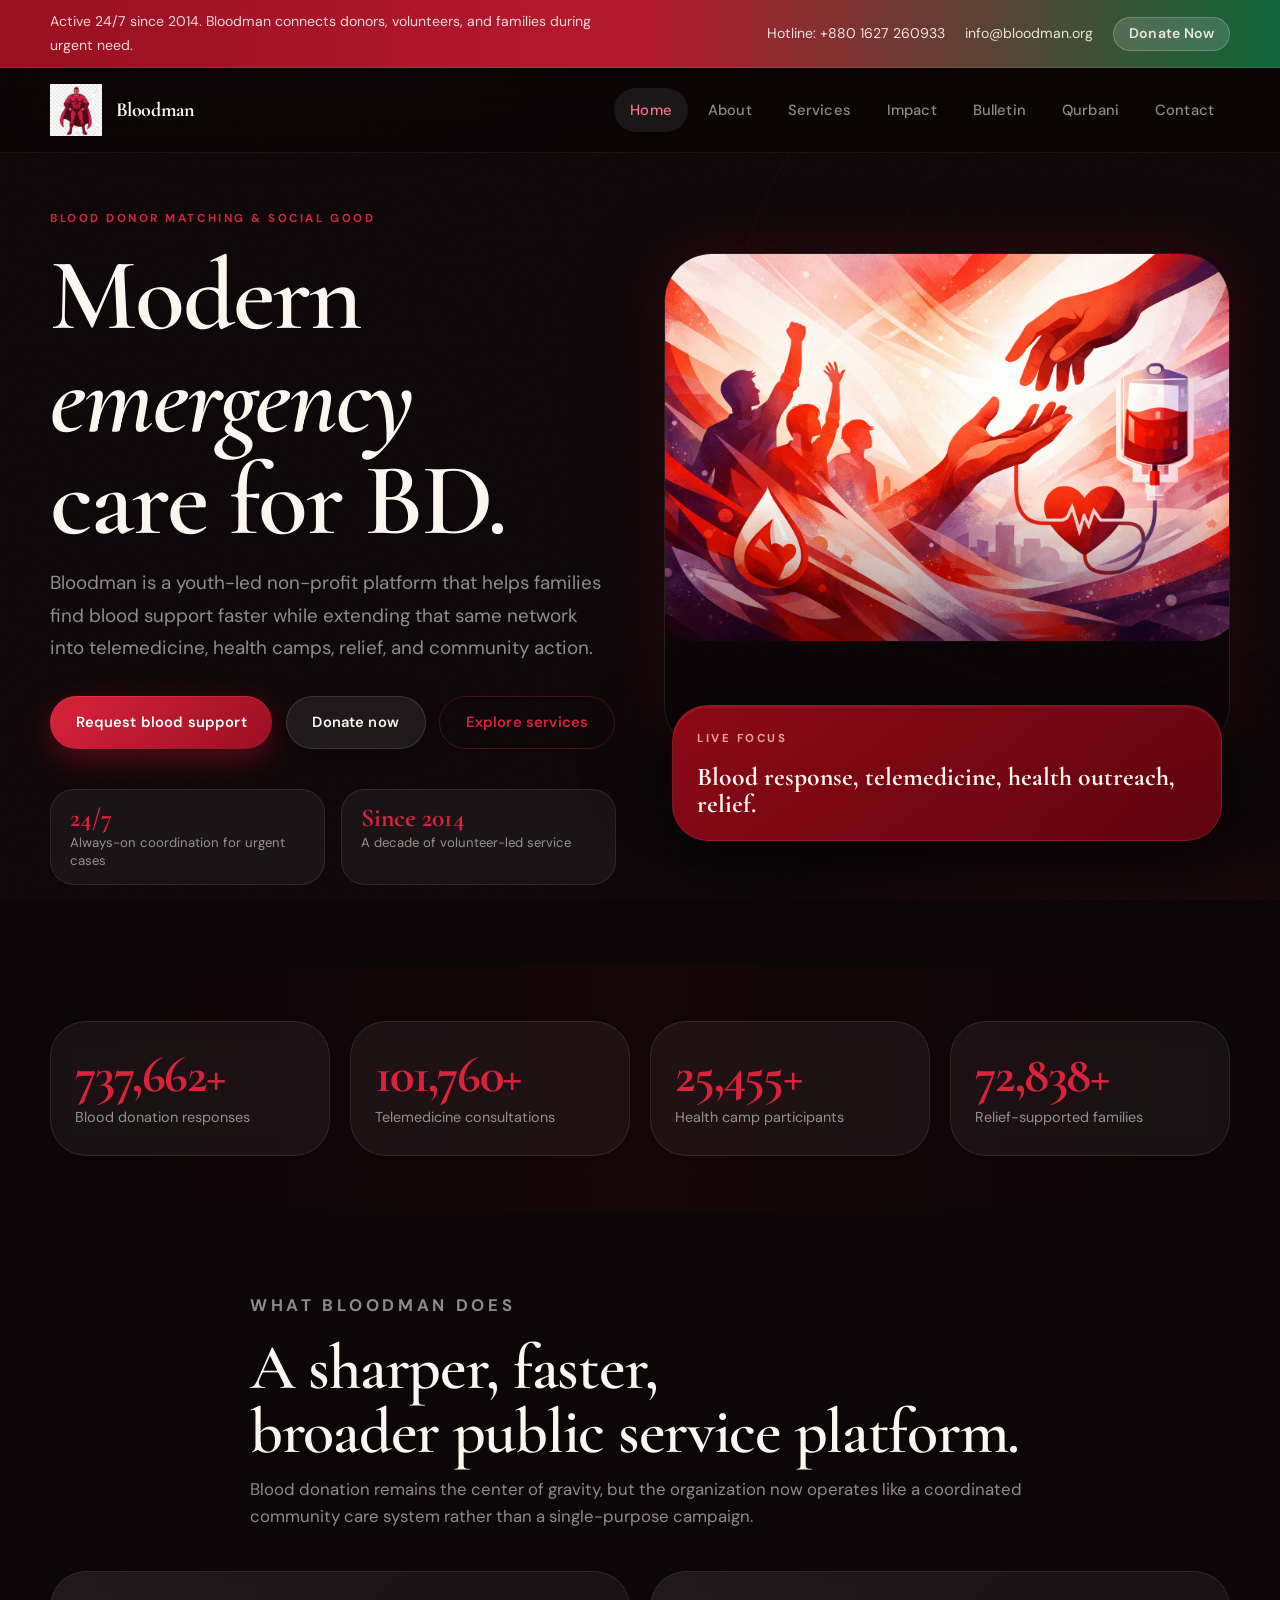
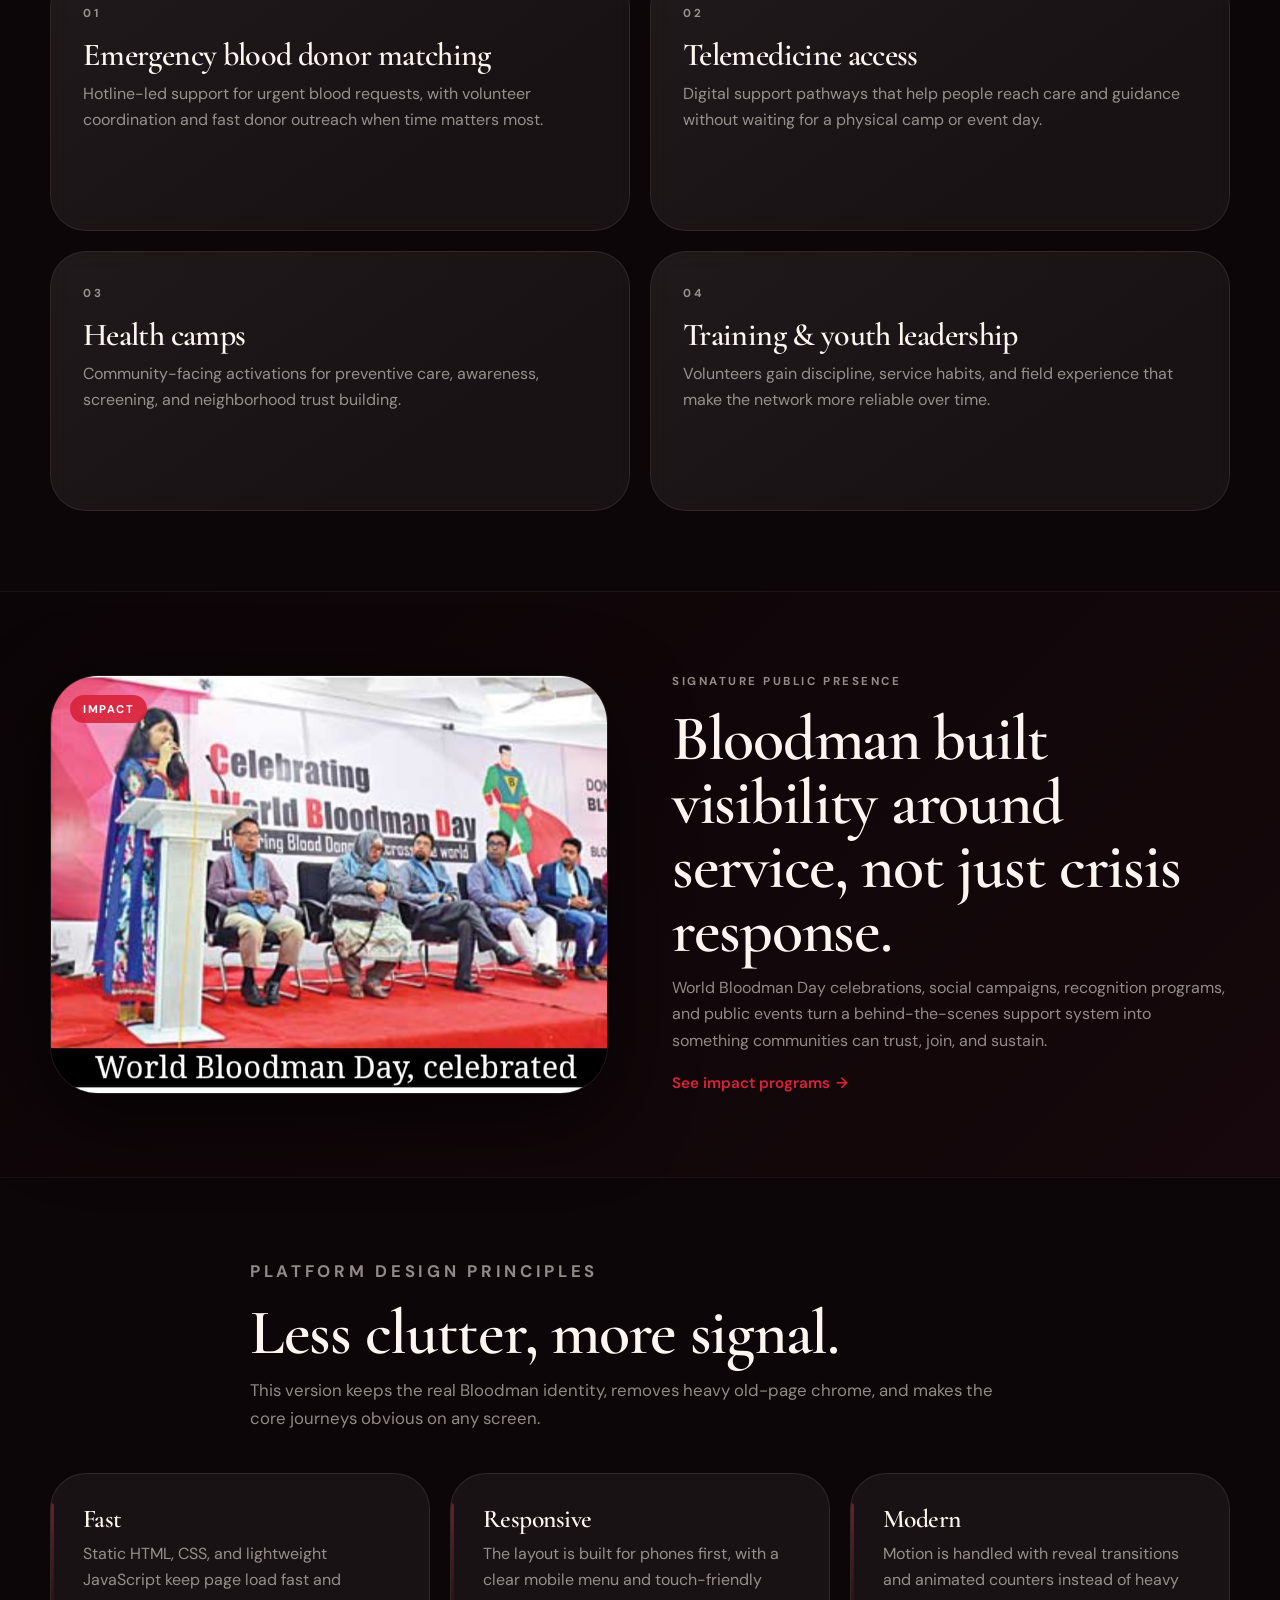
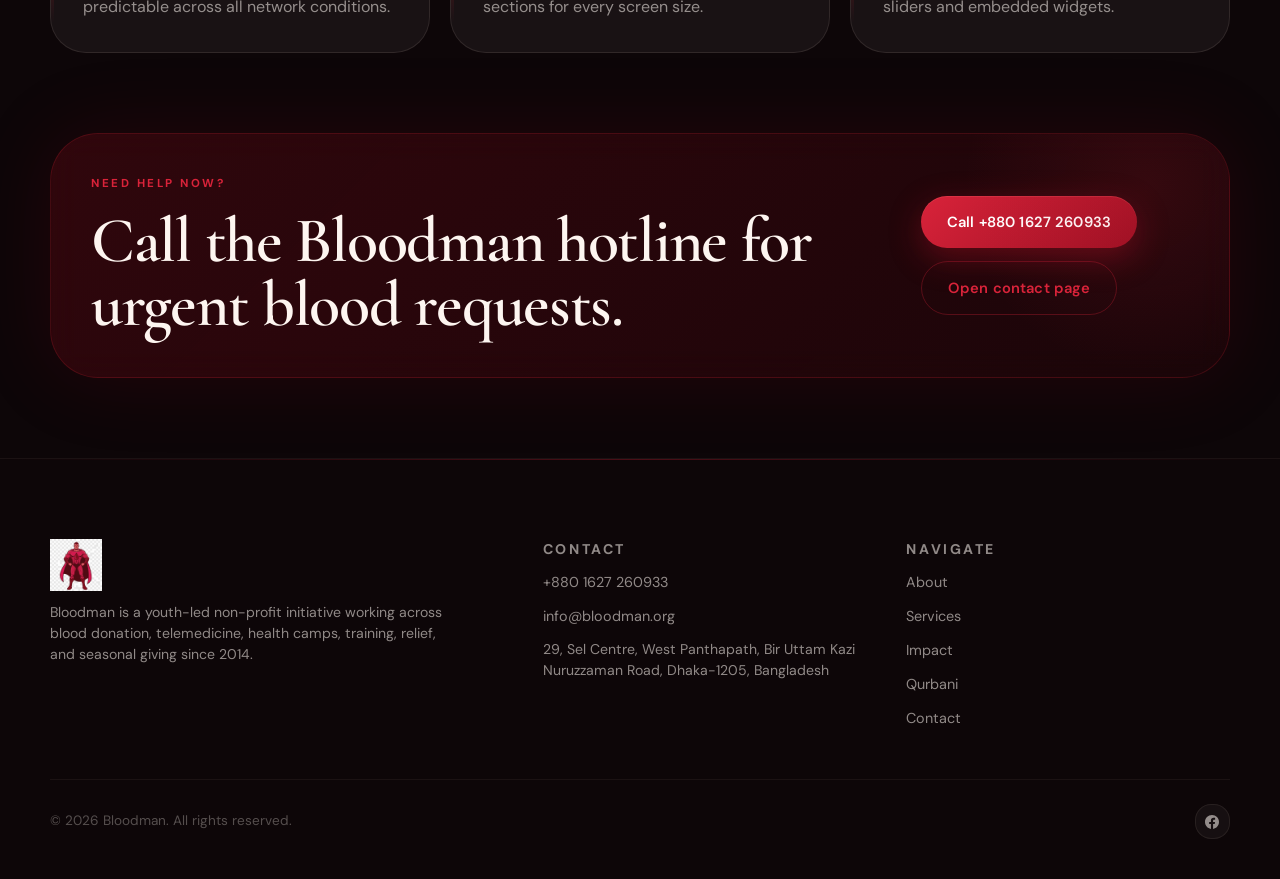
==== index.html @ 2bd9f738 "Initial commit" ====
<!DOCTYPE html>
<html lang="en">
<head>
    <meta charset="UTF-8">
    <meta name="viewport" content="width=device-width, initial-scale=1.0">
    <title>Bloodman | Modern Blood Donation & Community Care Platform</title>
    <meta name="description" content="Bloodman is a 24/7 youth-led blood donor matching and community care platform in Bangladesh, covering blood response, telemedicine, health camps, relief, and Qurbani programs.">
    <link rel="icon" type="image/png" href="assets/bloodman-logo.png">
    <link rel="apple-touch-icon" href="assets/bloodman-logo.png">
    <link rel="preconnect" href="https://fonts.googleapis.com">
    <link rel="preconnect" href="https://fonts.gstatic.com" crossorigin>
    <link rel="stylesheet" href="css/style.css">
    <script defer src="js/script.js"></script>
</head>
<body>
    <div class="site-shell">

        <!-- Top bar -->
        <div class="top-bar">
            <div class="container top-bar-inner">
                <p>Active 24/7 since 2014. Bloodman connects donors, volunteers, and families during urgent need.</p>
                <div class="top-bar-links">
                    <a href="tel:+8801627260933">Hotline: +880 1627 260933</a>
                    <a href="mailto:info@bloodman.org">info@bloodman.org</a>
                    <a href="https://docs.google.com/forms/d/e/1FAIpQLSe0LbAngYgEhbChUBOO2RM7obSquW6U60OpE1OqbmwCYLhreg/viewform?pli=1" target="_blank" rel="noreferrer" class="top-donate">Donate Now</a>
                </div>
            </div>
        </div>

        <!-- Navbar -->
        <header class="navbar">
            <div class="container nav-container">
                <a href="index.html" class="brand" aria-label="Bloodman home">
                    <img src="assets/bloodman-logo.png" alt="Bloodman logo" class="brand-logo">
                    <span class="brand-copy"><strong>Bloodman</strong></span>
                    </a>
                <button class="menu-toggle" type="button" aria-expanded="false" aria-controls="primary-nav" aria-label="Toggle navigation">
                    <span></span>
                    <span></span>
                </button>
                <nav id="primary-nav" class="site-nav">
                    <ul class="nav-list">
                        <li><a href="index.html" class="active">Home</a></li>
                        <li><a href="about.html">About</a></li>
                        <li><a href="services.html">Services</a></li>
                        <li class="has-submenu">
                            <a href="projects.html">Impact</a>
                            <ul class="submenu">
                                <li><a href="projects.html#our-work">Our Work</a></li>
                                <li><a href="projects.html#program-tracks">Program Tracks</a></li>
                                <li><a href="projects.html#partners-awards">Partners &amp; Awards</a></li>
                            </ul>
                        </li>
                        <li class="has-submenu">
                            <a href="bulletin.html">Bulletin</a>
                            <ul class="submenu">
                                <li><a href="bulletin.html#news-events">News &amp; Events</a></li>
                                <li><a href="bulletin.html#tv-coverage">TV Coverage</a></li>
                            </ul>
                        </li>
                        <li><a href="qurbani.html">Qurbani</a></li>
                        <li><a href="contact.html">Contact</a></li>
                    </ul>
                </nav>
            </div>
        </header>

        <main>

            <!-- ── Hero ────────────────────────────────────── -->
            <section class="hero-home">
                <div class="container hero-grid">
                    <!-- Copy side -->
                    <div class="hero-copy" data-reveal>
                        <p class="eyebrow">Blood donor matching &amp; social good</p>
                        <h1>Modern<br><em>emergency</em><br>care for&nbsp;BD.</h1>
                        <p class="lead">Bloodman is a youth-led non-profit platform that helps families find blood support faster while extending that same network into telemedicine, health camps, relief, and community action.</p>
                        <div class="hero-actions">
                            <a href="contact.html" class="btn btn-primary">Request blood support</a>
                            <a href="https://docs.google.com/forms/d/e/1FAIpQLSe0LbAngYgEhbChUBOO2RM7obSquW6U60OpE1OqbmwCYLhreg/viewform?pli=1" target="_blank" rel="noreferrer" class="btn btn-secondary">Donate now</a>
                            <a href="services.html" class="btn btn-ghost">Explore services</a>
                        </div>
                        <div class="mini-proof">
                            <div class="mini-proof-item">
                                <span>24/7</span>
                                <p>Always-on coordination for urgent cases</p>
                            </div>
                            <div class="mini-proof-item">
                                <span>Since 2014</span>
                                <p>A decade of volunteer-led service</p>
                            </div>
                        </div>
                    </div>

                    <!-- Visual side with OVERLAYING cards -->
                    <div class="hero-visual" data-reveal>
                        <div class="hero-image-frame">
                            <img src="assets/hero.png" alt="Blood donation and community support" class="hero-primary-image">
                        </div>
                        <!-- Card overlaps the image frame from below -->
                        <div class="hero-info-single">
                            <article class="floating-card hero-note-accent">
                                <p class="card-kicker">Live focus</p>
                                <strong>Blood response, telemedicine, health outreach, relief.</strong>
                            </article>
                        </div>
                    </div>
                </div>
            </section>

            <!-- ── Stats strip ──────────────────────────────── -->
            <section class="impact-strip">
                <div class="container stats-grid">
                    <article class="stat-card" data-reveal data-reveal-delay="1">
                        <span class="stat-number" data-count="743937">0</span>
                        <p>Blood donation responses</p>
                    </article>
                    <article class="stat-card" data-reveal data-reveal-delay="2">
                        <span class="stat-number" data-count="103572">0</span>
                        <p>Telemedicine consultations</p>
                    </article>
                    <article class="stat-card" data-reveal data-reveal-delay="3">
                        <span class="stat-number" data-count="26283">0</span>
                        <p>Health camp participants</p>
                    </article>
                    <article class="stat-card" data-reveal data-reveal-delay="4">
                        <span class="stat-number" data-count="76728">0</span>
                        <p>Relief-supported families</p>
                    </article>
                </div>
            </section>

            <!-- ── What Bloodman does ───────────────────────── -->
            <section class="section">
                <div class="container section-heading" data-reveal>
                    <p class="eyebrow">What Bloodman does</p>
                    <h2>A sharper, faster,<br>broader public service platform.</h2>
                    <p>Blood donation remains the center of gravity, but the organization now operates like a coordinated community care system rather than a single-purpose campaign.</p>
                </div>
                <div class="container bento-grid bento-grid-2x2">
                    <article class="bento-card" data-reveal>
                        <p class="card-kicker">01</p>
                        <h3>Emergency blood donor matching</h3>
                        <p>Hotline-led support for urgent blood requests, with volunteer coordination and fast donor outreach when time matters most.</p>
                    </article>
                    <article class="bento-card" data-reveal>
                        <p class="card-kicker">02</p>
                        <h3>Telemedicine access</h3>
                        <p>Digital support pathways that help people reach care and guidance without waiting for a physical camp or event day.</p>
                    </article>
                    <article class="bento-card" data-reveal>
                        <p class="card-kicker">03</p>
                        <h3>Health camps</h3>
                        <p>Community-facing activations for preventive care, awareness, screening, and neighborhood trust building.</p>
                    </article>
                    <article class="bento-card" data-reveal>
                        <p class="card-kicker">04</p>
                        <h3>Training &amp; youth leadership</h3>
                        <p>Volunteers gain discipline, service habits, and field experience that make the network more reliable over time.</p>
                    </article>
                </div>
            </section>

            <!-- ── Spotlight ────────────────────────────────── -->
            <section class="section section-contrast">
                <div class="container split-spotlight">
                    <div class="spotlight-media" data-reveal>
                        <img src="assets/world-bloodman-day.jpeg" alt="World Bloodman Day celebration event" loading="lazy">
                    </div>
                    <div class="spotlight-copy" data-reveal>
                        <p class="eyebrow">Signature public presence</p>
                        <h2>Bloodman built visibility around service, not just crisis response.</h2>
                        <p>World Bloodman Day celebrations, social campaigns, recognition programs, and public events turn a behind-the-scenes support system into something communities can trust, join, and sustain.</p>
                        <a href="projects.html" class="text-link">See impact programs</a>
                    </div>
                </div>
            </section>

            <!-- ── Why this redesign ────────────────────────── -->
            <section class="section">
                <div class="container section-heading" data-reveal>
                    <p class="eyebrow">Platform design principles</p>
                    <h2>Less clutter, more signal.</h2>
                    <p>This version keeps the real Bloodman identity, removes heavy old-page chrome, and makes the core journeys obvious on any screen.</p>
                </div>
                <div class="container feature-columns">
                    <article class="feature-column" data-reveal>
                        <h3>Fast</h3>
                        <p>Static HTML, CSS, and lightweight JavaScript keep page load fast and predictable across all network conditions.</p>
                    </article>
                    <article class="feature-column" data-reveal>
                        <h3>Responsive</h3>
                        <p>The layout is built for phones first, with a clear mobile menu and touch-friendly sections for every screen size.</p>
                    </article>
                    <article class="feature-column" data-reveal>
                        <h3>Modern</h3>
                        <p>Motion is handled with reveal transitions and animated counters instead of heavy sliders and embedded widgets.</p>
                    </article>
                </div>
            </section>

            <!-- ── CTA ──────────────────────────────────────── -->
            <section class="section cta-section">
                <div class="container cta-panel" data-reveal>
                    <div>
                        <p class="eyebrow">Need help now?</p>
                        <h2>Call the Bloodman hotline for urgent blood requests.</h2>
                    </div>
                    <div class="cta-actions">
                        <a href="tel:+8801627260933" class="btn btn-primary">Call +880 1627 260933</a>
                        <a href="contact.html" class="btn btn-ghost">Open contact page</a>
                    </div>
                </div>
            </section>

        </main>

        <!-- Footer -->
        <footer class="footer">
            <div class="container footer-grid">
                <div>
                    <a href="index.html" class="brand footer-brand">
                        <img src="assets/bloodman-logo.png" alt="Bloodman logo" class="brand-logo">
                        
                    </a>
                    <p class="footer-about">Bloodman is a youth-led non-profit initiative working across blood donation, telemedicine, health camps, training, relief, and seasonal giving since 2014.</p>
                </div>
                <div>
                    <p class="footer-label">Contact</p>
                    <a href="tel:+8801627260933">+880 1627 260933</a>
                    <a href="mailto:info@bloodman.org">info@bloodman.org</a>
                    <p>29, Sel Centre, West Panthapath, Bir Uttam Kazi Nuruzzaman Road, Dhaka-1205, Bangladesh</p>
                </div>
                <div>
                    <p class="footer-label">Navigate</p>
                    <a href="about.html">About</a>
                    <a href="services.html">Services</a>
                    <a href="projects.html">Impact</a>
                    <a href="qurbani.html">Qurbani</a>
                    <a href="contact.html">Contact</a>
                </div>
            </div>
            <div class="container footer-bottom">
                <p>&copy; 2026 Bloodman. All rights reserved.</p>
                <div class="footer-socials">
                    <a href="https://www.facebook.com/BloodmanBD/" target="_blank" rel="noreferrer" class="footer-social-link" aria-label="Bloodman on Facebook">
                        <svg width="14" height="14" viewBox="0 0 24 24" fill="currentColor"><path d="M24 12.073c0-6.627-5.373-12-12-12s-12 5.373-12 12c0 5.99 4.388 10.954 10.125 11.854v-8.385H7.078v-3.47h3.047V9.43c0-3.007 1.792-4.669 4.533-4.669 1.312 0 2.686.235 2.686.235v2.953H15.83c-1.491 0-1.956.925-1.956 1.874v2.25h3.328l-.532 3.47h-2.796v8.385C19.612 23.027 24 18.062 24 12.073z"/></svg>
                    </a>
                </div>
            </div>
        </footer>

    </div>
</body>
</html>
---- css/style.css ----
/* ============================================================
   BLOODMAN — Design System 2.0
   Aesthetic: Cinematic Dark Luxury · Editorial Crimson
   ============================================================ */

@import url('https://fonts.googleapis.com/css2?family=Cormorant+Garamond:ital,wght@0,400;0,600;0,700;1,400;1,600&family=DM+Sans:wght@300;400;500;600;700&display=swap');

/* ── Variables ─────────────────────────────────────────── */
:root {
    /* Palette */
    --bg:           #0d0608;
    --bg-2:         #130a0c;
    --surface:      rgba(22, 10, 13, 0.92);
    --surface-light: rgba(255, 248, 244, 0.04);
    --glass:        rgba(255, 248, 244, 0.05);
    --glass-border: rgba(255, 220, 210, 0.10);
    --glass-strong: rgba(255, 248, 244, 0.09);

    --ink:          #fdf5f0;
    --ink-muted:    rgba(253, 245, 240, 0.55);
    --ink-dim:      rgba(253, 245, 240, 0.30);

    --red:          #d9233a;
    --red-deep:     #9a0f22;
    --red-glow:     rgba(217, 35, 58, 0.22);
    --red-soft:     rgba(217, 35, 58, 0.12);
    --red-bright:   #ff3f57;

    --gold:         #c89b5a;
    --gold-soft:    rgba(200, 155, 90, 0.15);

    --green:        #1a8c52;
    --green-glow:   rgba(26, 140, 82, 0.18);

    /* Radii */
    --r-sm:  16px;
    --r-md:  24px;
    --r-lg:  36px;
    --r-xl:  48px;
    --r-pill: 999px;

    /* Shadows */
    --shadow-sm:    0 4px 20px rgba(0,0,0,0.35);
    --shadow-md:    0 12px 48px rgba(0,0,0,0.5);
    --shadow-lg:    0 24px 80px rgba(0,0,0,0.65);
    --shadow-glow:  0 0 60px var(--red-glow);
    --shadow-card:  0 2px 1px rgba(255,220,200,0.06) inset, 0 20px 60px rgba(0,0,0,0.55);

    /* Type */
    --font-display: 'Cormorant Garamond', 'Georgia', serif;
    --font-body:    'DM Sans', 'Trebuchet MS', sans-serif;

    /* Layout */
    --container:    1180px;

    /* Transitions */
    --ease:         cubic-bezier(0.25, 0.46, 0.45, 0.94);
    --ease-spring:  cubic-bezier(0.34, 1.56, 0.64, 1);
    --dur-fast:     160ms;
    --dur-mid:      280ms;
    --dur-slow:     600ms;
}

/* ── Reset & Base ──────────────────────────────────────── */
*, *::before, *::after { box-sizing: border-box; }

html {
    scroll-behavior: smooth;
    -webkit-text-size-adjust: 100%;
}

body {
    margin: 0;
    min-width: 320px;
    background: var(--bg);
    color: var(--ink);
    font-family: var(--font-body);
    font-size: 1rem;
    line-height: 1.65;
    -webkit-font-smoothing: antialiased;
}

body.nav-open { overflow: hidden; }

img { display: block; max-width: 100%; height: auto; }
a { color: inherit; text-decoration: none; }
button, input, textarea, select { font: inherit; }

h1, h2, h3, h4 {
    font-family: var(--font-display);
    font-weight: 600;
    line-height: 1.0;
    letter-spacing: -0.02em;
    margin-top: 0;
}

h1 { font-size: clamp(3.2rem, 8vw, 7rem); margin-bottom: 1rem; }
h2 { font-size: clamp(2.2rem, 5vw, 4.2rem); margin-bottom: 0.75rem; }
h3 { font-size: clamp(1.5rem, 2.5vw, 2.4rem); margin-bottom: 0.6rem; }
p  { margin-top: 0; }

/* ── Background canvas ─────────────────────────────────── */
.site-shell {
    position: relative;
    min-height: 100vh;
    overflow: clip;
}

/* Subtle grain overlay */
.site-shell::before {
    content: "";
    position: fixed;
    inset: 0;
    pointer-events: none;
    z-index: 0;
    background-image: url("data:image/svg+xml,%3Csvg viewBox='0 0 512 512' xmlns='http://www.w3.org/2000/svg'%3E%3Cfilter id='n'%3E%3CfeTurbulence type='fractalNoise' baseFrequency='0.75' numOctaves='4' stitchTiles='stitch'/%3E%3C/filter%3E%3Crect width='100%25' height='100%25' filter='url(%23n)' opacity='1'/%3E%3C/svg%3E");
    background-size: 180px;
    opacity: 0.032;
}

/* Radial ambient glow */
.site-shell::after {
    content: "";
    position: fixed;
    inset: 0;
    pointer-events: none;
    z-index: 0;
    background:
        radial-gradient(ellipse 80% 55% at 20% -10%, rgba(160, 15, 30, 0.22) 0%, transparent 55%),
        radial-gradient(ellipse 60% 45% at 85% 110%, rgba(120, 10, 22, 0.18) 0%, transparent 50%);
}

main, header, footer, .top-bar { position: relative; z-index: 1; }

/* ── Container ─────────────────────────────────────────── */
.container {
    width: min(calc(100% - 2.5rem), var(--container));
    margin-inline: auto;
}

/* ── Top bar ───────────────────────────────────────────── */
.top-bar {
    background: linear-gradient(90deg, var(--red-deep) 0%, #b51a2e 50%, #0d6639 100%);
    border-bottom: 1px solid rgba(255,255,255,0.08);
}

.top-bar-inner {
    display: flex;
    justify-content: space-between;
    align-items: center;
    gap: 1rem;
    padding: 0.65rem 0;
    font-size: 0.88rem;
    font-weight: 400;
    color: rgba(255,248,244,0.85);
}

.top-bar-inner p { margin: 0; max-width: 56ch; }

.top-bar-links {
    display: flex;
    gap: 1.25rem;
    align-items: center;
    flex-wrap: wrap;
}

.top-bar-links a { color: rgba(255,248,244,0.88); transition: color var(--dur-fast); }
.top-bar-links a:hover { color: #fff; }

.top-donate {
    padding: 0.28rem 0.9rem;
    border-radius: var(--r-pill);
    background: rgba(255,255,255,0.14);
    border: 1px solid rgba(255,255,255,0.22);
    font-weight: 600;
    letter-spacing: 0.02em;
    transition: background var(--dur-fast), color var(--dur-fast);
}

.top-donate:hover {
    background: rgba(255,255,255,0.26);
    color: #fff;
}

/* ── Navbar ────────────────────────────────────────────── */
.navbar {
    position: sticky;
    top: 0;
    z-index: 100;
    backdrop-filter: blur(28px) saturate(1.4);
    -webkit-backdrop-filter: blur(28px) saturate(1.4);
    background: rgba(10, 4, 6, 0.82);
    border-bottom: 1px solid rgba(255,220,200,0.07);
    transition: background var(--dur-mid) var(--ease);
}

.nav-container {
    display: flex;
    align-items: center;
    justify-content: space-between;
    gap: 1.5rem;
    padding: 1rem 0;
}

/* Brand */
.brand {
    display: inline-flex;
    align-items: center;
    gap: 0.85rem;
    flex-shrink: 0;
}

.brand-logo {
    height: 52px;
    width: 52px;
    object-fit: contain;
    transition: transform var(--dur-mid) var(--ease-spring);
}

.brand:hover .brand-logo { transform: scale(1.06); }

.brand-copy {
    display: flex;
    flex-direction: column;
    gap: 0.06rem;
}

.brand-copy strong {
    font-family: var(--font-display);
    font-size: 1.25rem;
    font-weight: 700;
    letter-spacing: -0.02em;
    color: var(--ink);
    line-height: 1;
}

.brand-copy small {
    font-size: 0.75rem;
    color: var(--ink-muted);
    letter-spacing: 0.04em;
    line-height: 1;
}

/* Nav list */
.site-nav { display: flex; }

.nav-list {
    display: flex;
    align-items: center;
    gap: 0.25rem;
    list-style: none;
    margin: 0;
    padding: 0;
}

.has-submenu { position: relative; }

.nav-list > li > a {
    display: inline-flex;
    align-items: center;
    min-height: 2.6rem;
    padding: 0.6rem 1rem;
    border-radius: var(--r-pill);
    color: var(--ink-muted);
    font-size: 0.92rem;
    font-weight: 500;
    letter-spacing: 0.01em;
    transition: color var(--dur-fast), background var(--dur-fast);
}

.nav-list > li > a:hover,
.nav-list > li > a.active {
    color: var(--ink);
    background: rgba(255,255,255,0.07);
}

.nav-list > li > a.active {
    color: #ff7088;
}

/* Submenu */
.submenu {
    position: absolute;
    top: 100%;
    left: 50%;
    transform: translateX(-50%) translateY(8px);
    display: grid;
    gap: 0.2rem;
    min-width: 210px;
    padding: 0.6rem;
    padding-top: 0.9rem; /* includes the 0.6rem bridge gap so hover is continuous */
    list-style: none;
    margin: 0;
    border: 1px solid var(--glass-border);
    border-radius: var(--r-md);
    background: rgba(18, 8, 11, 0.96);
    backdrop-filter: blur(24px);
    box-shadow: var(--shadow-lg), 0 0 0 1px rgba(255,80,100,0.06) inset;
    opacity: 0;
    visibility: hidden;
    pointer-events: none;
    transition: opacity var(--dur-mid) var(--ease), transform var(--dur-mid) var(--ease), visibility var(--dur-mid);
}

.submenu a {
    display: block;
    padding: 0.55rem 0.85rem;
    border-radius: var(--r-sm);
    font-size: 0.9rem;
    color: var(--ink-muted);
    transition: color var(--dur-fast), background var(--dur-fast);
}

.submenu a:hover {
    color: var(--ink);
    background: var(--glass);
}

.has-submenu:hover .submenu,
.has-submenu:focus-within .submenu {
    opacity: 1;
    visibility: visible;
    pointer-events: auto;
    transform: translateX(-50%) translateY(0);
}

/* Mobile toggle */
.menu-toggle {
    display: none;
    width: 2.75rem;
    height: 2.75rem;
    border: 1px solid rgba(255,220,200,0.12);
    border-radius: var(--r-sm);
    background: rgba(255,255,255,0.05);
    cursor: pointer;
    flex-direction: column;
    align-items: center;
    justify-content: center;
    gap: 5px;
    transition: background var(--dur-fast);
}

.menu-toggle:hover { background: rgba(255,255,255,0.10); }

.menu-toggle span {
    display: block;
    width: 1.1rem;
    height: 1.5px;
    background: var(--ink);
    border-radius: 2px;
    transition: transform var(--dur-mid) var(--ease), opacity var(--dur-mid);
}

body.nav-open .menu-toggle span:nth-child(1) { transform: translateY(6.5px) rotate(45deg); }
body.nav-open .menu-toggle span:nth-child(2) { transform: translateY(-6.5px) rotate(-45deg); }

/* ── Eyebrow / Kicker ──────────────────────────────────── */
.eyebrow, .card-kicker {
    margin: 0 0 1rem;
    color: var(--red);
    font-size: 0.72rem;
    font-weight: 700;
    text-transform: uppercase;
    letter-spacing: 0.22em;
}

/* ── Buttons ───────────────────────────────────────────── */
.btn {
    display: inline-flex;
    align-items: center;
    justify-content: center;
    gap: 0.5rem;
    min-height: 3rem;
    padding: 0.85rem 1.6rem;
    border-radius: var(--r-pill);
    font-family: var(--font-body);
    font-size: 0.92rem;
    font-weight: 600;
    letter-spacing: 0.01em;
    border: none;
    cursor: pointer;
    transition: transform var(--dur-mid) var(--ease-spring), box-shadow var(--dur-mid) var(--ease), background var(--dur-fast);
    white-space: nowrap;
}

.btn:hover { transform: translateY(-2px); }
.btn:active { transform: translateY(0); }

.btn-primary {
    background: linear-gradient(135deg, var(--red) 0%, var(--red-deep) 100%);
    color: #fff;
    box-shadow: 0 10px 32px rgba(170, 15, 35, 0.45), 0 1px 0 rgba(255,120,120,0.2) inset;
}

.btn-primary:hover {
    box-shadow: 0 16px 48px rgba(170, 15, 35, 0.6), 0 1px 0 rgba(255,120,120,0.2) inset;
}

.btn-secondary {
    background: rgba(255,255,255,0.07);
    color: var(--ink);
    border: 1px solid rgba(255,220,200,0.14);
    box-shadow: var(--shadow-sm);
}

.btn-secondary:hover {
    background: rgba(255,255,255,0.12);
    border-color: rgba(255,220,200,0.22);
}

.btn-ghost {
    background: transparent;
    color: var(--red);
    border: 1px solid rgba(217,35,58,0.3);
}

.btn-ghost:hover {
    background: var(--red-soft);
    border-color: rgba(217,35,58,0.5);
}

/* ── Glass Card base ───────────────────────────────────── */
.card {
    position: relative;
    border: 1px solid var(--glass-border);
    border-radius: var(--r-lg);
    background: var(--glass);
    backdrop-filter: blur(20px);
    -webkit-backdrop-filter: blur(20px);
    box-shadow: var(--shadow-card);
    overflow: hidden;
}

.card::before {
    content: "";
    position: absolute;
    inset: 0;
    border-radius: inherit;
    background: linear-gradient(145deg, rgba(255,255,255,0.04) 0%, transparent 60%);
    pointer-events: none;
}

/* ── ─────────────────── HERO ────────────────────── ── */
.hero-home {
    position: relative;
    padding: 3.5rem 0 5rem;
    overflow: hidden;
}

/* Large decorative ring */
.hero-home::before {
    content: "";
    position: absolute;
    top: -20%;
    right: -12%;
    width: 700px;
    height: 700px;
    border-radius: 50%;
    border: 1px solid rgba(217,35,58,0.1);
    pointer-events: none;
}

.hero-home::after {
    content: "";
    position: absolute;
    top: -8%;
    right: -6%;
    width: 480px;
    height: 480px;
    border-radius: 50%;
    border: 1px solid rgba(217,35,58,0.08);
    pointer-events: none;
}

.hero-grid {
    display: grid;
    grid-template-columns: 1fr 1fr;
    align-items: center;
    gap: 3rem;
    position: relative;
    z-index: 1;
}

.hero-copy { max-width: 42rem; }

.lead {
    max-width: 56ch;
    color: var(--ink-muted);
    font-size: clamp(1rem, 1.8vw, 1.18rem);
    line-height: 1.7;
}

.hero-actions {
    display: flex;
    gap: 0.85rem;
    flex-wrap: wrap;
    margin-top: 2rem;
}

/* Mini proof badges */
.mini-proof {
    display: flex;
    gap: 1rem;
    margin-top: 2.5rem;
    flex-wrap: wrap;
}

.mini-proof-item {
    padding: 0.9rem 1.2rem;
    border: 1px solid var(--glass-border);
    border-radius: var(--r-md);
    background: var(--glass);
    backdrop-filter: blur(16px);
    flex: 1 1 140px;
}

.mini-proof-item span {
    display: block;
    font-family: var(--font-display);
    font-size: 1.6rem;
    font-weight: 700;
    color: var(--red);
    line-height: 1;
    margin-bottom: 0.25rem;
}

.mini-proof-item p {
    margin: 0;
    font-size: 0.82rem;
    color: var(--ink-muted);
    line-height: 1.35;
}

/* ── Hero Visual Stack ─────────────────────────────────── */
.hero-visual {
    position: relative;
    display: flex;
    flex-direction: column;
    gap: 1rem;
}

.hero-image-frame {
    position: relative;
    border-radius: var(--r-xl);
    overflow: hidden;
    border: 1px solid var(--glass-border);
    box-shadow: var(--shadow-lg), var(--shadow-glow);
    min-height: 500px;
}

.hero-primary-image {
    width: 100%;
    height: 100%;
    object-fit: cover;
    border-radius: inherit;
    transition: transform 800ms var(--ease);
}

.hero-image-frame:hover .hero-primary-image {
    transform: scale(1.03);
}

.hero-image-frame::after {
    content: "";
    position: absolute;
    inset: 0;
    background: linear-gradient(to bottom, transparent 50%, rgba(10,4,6,0.7));
    pointer-events: none;
}

/* ── OVERLAYING FLOATING CARDS ─────────────────────────── */
.hero-info-grid {
    display: grid;
    grid-template-columns: 1.3fr 0.9fr;
    gap: 0.85rem;
    /* Pull cards UP to overlap the image */
    margin-top: -5rem;
    position: relative;
    z-index: 2;
    padding: 0 0.5rem;
}

/* Single overlaying card variant (no brand card) */
.hero-info-single {
    margin-top: -4rem;
    position: relative;
    z-index: 2;
    padding: 0 0.5rem;
}
.hero-info-single .floating-card {
    width: 100%;
}

.floating-card {
    padding: 1.4rem 1.5rem;
    border: 1px solid var(--glass-border);
    border-radius: var(--r-lg);
    background: rgba(14, 6, 8, 0.88);
    backdrop-filter: blur(28px) saturate(1.2);
    -webkit-backdrop-filter: blur(28px) saturate(1.2);
    box-shadow: 0 2px 0 rgba(255,220,200,0.06) inset, var(--shadow-lg);
    transition: transform var(--dur-mid) var(--ease), box-shadow var(--dur-mid);
}

.floating-card:hover {
    transform: translateY(-4px);
    box-shadow: 0 2px 0 rgba(255,220,200,0.08) inset, 0 32px 80px rgba(0,0,0,0.7);
}

.hero-note-brand {
    display: flex;
    align-items: flex-start;
    gap: 1rem;
}

.floating-logo {
    width: 70px;
    height: 70px;
    object-fit: contain;
    border-radius: var(--r-md);
    flex-shrink: 0;
}

.hero-note-card h2 {
    margin-bottom: 0;
    font-size: clamp(1.3rem, 2.2vw, 1.85rem);
    color: var(--ink);
    line-height: 1.05;
}

.hero-note-accent {
    background: linear-gradient(145deg, rgba(155,10,25,0.9) 0%, rgba(100,5,15,0.95) 100%);
    border-color: rgba(255,80,100,0.2);
}

.hero-note-accent .card-kicker { color: rgba(255,200,200,0.8); }

.hero-note-accent strong {
    display: block;
    font-family: var(--font-display);
    font-size: clamp(1.3rem, 2vw, 1.8rem);
    line-height: 1.05;
    color: var(--ink);
}

/* ── Impact stats strip ────────────────────────────────── */
.impact-strip {
    padding: 3.5rem 0;
    position: relative;
}

.impact-strip::before {
    content: "";
    position: absolute;
    inset: 0;
    background: linear-gradient(90deg, transparent, rgba(155,10,25,0.05), transparent);
    pointer-events: none;
}

.stats-grid {
    display: grid;
    grid-template-columns: repeat(4, 1fr);
    gap: 1.25rem;
}

.stat-card {
    padding: 1.75rem 1.5rem;
    border: 1px solid var(--glass-border);
    border-radius: var(--r-lg);
    background: var(--glass);
    backdrop-filter: blur(12px);
    transition: transform var(--dur-mid) var(--ease), border-color var(--dur-mid);
    overflow: hidden;
    position: relative;
}

.stat-card::after {
    content: "";
    position: absolute;
    top: 0;
    left: 0;
    right: 0;
    height: 2px;
    background: linear-gradient(90deg, transparent, var(--red), transparent);
    opacity: 0;
    transition: opacity var(--dur-mid);
}

.stat-card:hover { transform: translateY(-3px); border-color: rgba(217,35,58,0.2); }
.stat-card:hover::after { opacity: 1; }

.stat-number {
    display: block;
    margin-bottom: 0.4rem;
    font-family: var(--font-display);
    font-size: clamp(2.2rem, 4vw, 3.5rem);
    font-weight: 700;
    color: var(--red);
    line-height: 1;
    letter-spacing: -0.03em;
}

.stat-card p {
    margin: 0;
    color: var(--ink-muted);
    font-size: 0.9rem;
    line-height: 1.35;
}

/* ── Sections ──────────────────────────────────────────── */
.section {
    padding: 5rem 0;
    position: relative;
}

.section-heading {
    max-width: 780px;
    margin-bottom: 2.5rem;
}

.section-heading p {
    color: var(--ink-muted);
    font-size: 1.05rem;
}

/* ── Bento grid ────────────────────────────────────────── */
.bento-grid {
    display: grid;
    grid-template-columns: repeat(3, 1fr);
    gap: 1.25rem;
}

.bento-card {
    padding: 2rem;
    min-height: 220px;
    border: 1px solid var(--glass-border);
    border-radius: var(--r-lg);
    background: var(--glass);
    backdrop-filter: blur(12px);
    position: relative;
    overflow: hidden;
    transition: transform var(--dur-mid) var(--ease), border-color var(--dur-mid), box-shadow var(--dur-mid);
}

.bento-card:hover {
    transform: translateY(-4px);
    border-color: rgba(217,35,58,0.18);
    box-shadow: 0 24px 60px rgba(0,0,0,0.5), 0 0 30px rgba(217,35,58,0.07);
}

.bento-card::before {
    content: "";
    position: absolute;
    inset: 0;
    background: linear-gradient(145deg, rgba(255,255,255,0.03) 0%, transparent 70%);
    pointer-events: none;
}

.bento-card p { color: var(--ink-muted); }

.bento-card.wide { grid-column: span 2; }

/* 2×2 equal grid override (4 service cards) */
.bento-grid-2x2 {
    grid-template-columns: repeat(2, 1fr);
}
.bento-grid-2x2 .bento-card {
    min-height: 260px;
    grid-column: auto; /* reset any span overrides */
}

.bento-card.accent {
    background: linear-gradient(145deg, rgba(155,10,25,0.88) 0%, rgba(100,5,15,0.92) 100%);
    border-color: rgba(255,80,100,0.15);
}

.bento-card.accent p,
.bento-card.accent .card-kicker {
    color: rgba(255,200,200,0.75);
}

/* ── Section contrast (spotlight) ─────────────────────── */
.section-contrast {
    background:
        linear-gradient(135deg, rgba(12,5,7,0.98) 0%, rgba(22,8,12,0.99) 100%);
    border-top: 1px solid rgba(255,220,200,0.05);
    border-bottom: 1px solid rgba(255,220,200,0.05);
}

.split-spotlight {
    display: grid;
    grid-template-columns: 1fr 1fr;
    align-items: center;
    gap: 4rem;
}

.spotlight-media {
    position: relative;
    border-radius: var(--r-xl);
    overflow: hidden;
    border: 1px solid var(--glass-border);
    box-shadow: var(--shadow-lg);
    aspect-ratio: 4/3;
}

.spotlight-media img {
    width: 100%;
    height: 100%;
    object-fit: cover;
    transition: transform 600ms var(--ease);
}

.spotlight-media:hover img { transform: scale(1.04); }

/* Overlapping accent badge on spotlight */
.spotlight-media::before {
    content: "Impact";
    position: absolute;
    top: 1.2rem;
    left: 1.2rem;
    z-index: 2;
    padding: 0.3rem 0.8rem;
    border-radius: var(--r-pill);
    background: rgba(217,35,58,0.9);
    color: #fff;
    font-size: 0.7rem;
    font-weight: 700;
    letter-spacing: 0.14em;
    text-transform: uppercase;
}

.spotlight-copy { position: relative; }

.spotlight-copy p { color: var(--ink-muted); }

.text-link {
    display: inline-flex;
    align-items: center;
    gap: 0.4rem;
    color: var(--red);
    font-weight: 600;
    font-size: 0.95rem;
    transition: gap var(--dur-fast);
}

.text-link::after { content: "→"; transition: transform var(--dur-fast); }
.text-link:hover::after { transform: translateX(4px); }

/* ── Feature columns ───────────────────────────────────── */
.feature-columns {
    display: grid;
    grid-template-columns: repeat(3, 1fr);
    gap: 1.25rem;
}

.feature-column {
    padding: 2rem;
    border: 1px solid var(--glass-border);
    border-radius: var(--r-lg);
    background: var(--glass);
    position: relative;
    overflow: hidden;
    transition: transform var(--dur-mid) var(--ease), border-color var(--dur-mid);
}

.feature-column:hover {
    transform: translateY(-3px);
    border-color: rgba(217,35,58,0.2);
}

.feature-column h3 {
    font-size: 1.6rem;
    color: var(--ink);
}

.feature-column p { color: var(--ink-muted); margin: 0; }

/* Left accent line on feature columns */
.feature-column::after {
    content: "";
    position: absolute;
    top: 1.8rem;
    bottom: 1.8rem;
    left: 0;
    width: 3px;
    border-radius: 0 3px 3px 0;
    background: linear-gradient(to bottom, var(--red), transparent);
    opacity: 0.5;
}

/* ── CTA section ───────────────────────────────────────── */
.cta-section { padding-top: 0; }

.cta-panel {
    display: flex;
    align-items: center;
    justify-content: space-between;
    gap: 2rem;
    padding: 2.5rem 2.5rem;
    border: 1px solid rgba(217,35,58,0.2);
    border-radius: var(--r-xl);
    background: linear-gradient(135deg, rgba(155,10,25,0.25) 0%, rgba(90,5,15,0.18) 100%);
    backdrop-filter: blur(16px);
    box-shadow: 0 0 80px rgba(155,10,25,0.15);
    position: relative;
    overflow: hidden;
}

.cta-panel::before {
    content: "";
    position: absolute;
    top: -60%;
    right: -10%;
    width: 400px;
    height: 400px;
    border-radius: 50%;
    background: radial-gradient(circle, rgba(217,35,58,0.12) 0%, transparent 65%);
    pointer-events: none;
}

.cta-panel h2 { color: var(--ink); margin-bottom: 0; }

.cta-actions { display: flex; gap: 0.85rem; flex-wrap: wrap; }

/* ── Page hero (inner pages) ───────────────────────────── */
.page-hero {
    position: relative;
    padding: 5rem 0 5.5rem;
    overflow: hidden;
    border-bottom: 1px solid rgba(255,220,200,0.06);
}

.page-hero::before {
    content: "";
    position: absolute;
    inset: 0;
    background:
        radial-gradient(ellipse 70% 60% at 0% 50%, rgba(155,10,25,0.18) 0%, transparent 50%);
    pointer-events: none;
}

.page-hero-grid {
    display: grid;
    grid-template-columns: 1fr 1fr;
    gap: 3rem;
    align-items: center;
    position: relative;
    z-index: 1;
}

.page-hero p { color: var(--ink-muted); font-size: 1.08rem; margin: 0; }

/* ── Surface card (about, contact) ─────────────────────── */
.surface-card {
    padding: 2.2rem;
    border: 1px solid var(--glass-border);
    border-radius: var(--r-xl);
    background: var(--glass);
    backdrop-filter: blur(16px);
    box-shadow: var(--shadow-card);
    position: relative;
    overflow: hidden;
}

.surface-card::before {
    content: "";
    position: absolute;
    inset: 0;
    background: linear-gradient(145deg, rgba(255,255,255,0.03) 0%, transparent 60%);
    pointer-events: none;
}

/* ── Twin cards ────────────────────────────────────────── */
.twin-cards {
    display: grid;
    grid-template-columns: 1fr 1fr;
    gap: 1.5rem;
}

/* ── Values grid ───────────────────────────────────────── */
.values-grid {
    display: grid;
    grid-template-columns: repeat(3, 1fr);
    gap: 1.25rem;
}

.value-card {
    padding: 2rem;
    border: 1px solid rgba(255,220,200,0.1);
    border-radius: var(--r-lg);
    background: rgba(255,255,255,0.04);
    position: relative;
    overflow: hidden;
    transition: transform var(--dur-mid) var(--ease);
}

.value-card:hover { transform: translateY(-3px); }

.value-card h3 { font-size: 2rem; color: var(--ink); }
.value-card p { color: var(--ink-muted); margin: 0; }

/* Number badge for value cards */
.value-card::after {
    content: "";
    position: absolute;
    bottom: -1.5rem;
    right: -1.5rem;
    width: 6rem;
    height: 6rem;
    border-radius: 50%;
    border: 1px solid rgba(255,220,200,0.06);
}

/* ── Bulletin entries ──────────────────────────────────── */
.bulletin-list {
    display: grid;
    gap: 1.5rem;
}

.bulletin-entry {
    padding: 2rem 2.2rem;
    border: 1px solid var(--glass-border);
    border-radius: var(--r-xl);
    background: var(--glass);
    backdrop-filter: blur(14px);
    position: relative;
    overflow: hidden;
    transition: transform var(--dur-mid) var(--ease), border-color var(--dur-mid);
}

.bulletin-entry:hover {
    transform: translateX(4px);
    border-color: rgba(217,35,58,0.18);
}

.bulletin-entry::before {
    content: "";
    position: absolute;
    top: 0;
    left: 0;
    bottom: 0;
    width: 3px;
    background: linear-gradient(to bottom, var(--red), transparent);
    border-radius: 0 3px 3px 0;
}

.bulletin-entry span {
    display: inline-flex;
    align-items: center;
    padding: 0.2rem 0.7rem;
    border-radius: var(--r-pill);
    background: var(--red-soft);
    border: 1px solid rgba(217,35,58,0.2);
    color: var(--red);
    font-size: 0.72rem;
    font-weight: 700;
    letter-spacing: 0.14em;
    text-transform: uppercase;
    margin-bottom: 1rem;
}

.bulletin-entry h2 { font-size: clamp(1.6rem, 3vw, 2.4rem); margin-bottom: 0.6rem; }
.bulletin-entry p { color: var(--ink-muted); margin: 0; }

/* ── Video grid ────────────────────────────────────────── */
.video-grid {
    display: grid;
    grid-template-columns: repeat(3, 1fr);
    gap: 1.25rem;
}

.video-card {
    padding: 0.6rem;
    border: 1px solid rgba(255,220,200,0.10);
    border-radius: var(--r-lg);
    background: rgba(255,255,255,0.04);
    box-shadow: var(--shadow-md);
    transition: transform var(--dur-mid) var(--ease), border-color var(--dur-mid);
}

.video-card:hover {
    transform: scale(1.015);
    border-color: rgba(217,35,58,0.18);
}

.video-card iframe {
    display: block;
    width: 100%;
    aspect-ratio: 16/9;
    border: none;
    border-radius: 16px;
    background: #0a0305;
}

/* ── Contact ───────────────────────────────────────────── */
.contact-layout {
    display: grid;
    grid-template-columns: 1fr 1fr;
    gap: 1.5rem;
    align-items: start;
}

.contact-panel {
    background: linear-gradient(145deg, rgba(22,8,12,0.9) 0%, rgba(12,5,7,0.95) 100%);
    border-color: rgba(217,35,58,0.14);
}

.contact-list {
    list-style: none;
    padding: 0;
    margin: 0;
    display: grid;
    gap: 1.2rem;
}

.contact-list li { display: grid; gap: 0.2rem; }

.contact-list strong {
    color: var(--ink-dim);
    font-size: 0.7rem;
    font-weight: 700;
    letter-spacing: 0.16em;
    text-transform: uppercase;
}

.contact-list a, .contact-list span {
    color: var(--ink-muted);
    font-size: 0.97rem;
    transition: color var(--dur-fast);
}

.contact-list a:hover { color: var(--ink); }

/* Contact form */
.contact-form { display: grid; gap: 1.1rem; }

.form-group { display: grid; gap: 0.4rem; }

label {
    font-size: 0.82rem;
    font-weight: 600;
    color: var(--ink-muted);
    letter-spacing: 0.04em;
    text-transform: uppercase;
}

input, textarea {
    width: 100%;
    padding: 0.85rem 1rem;
    border: 1px solid rgba(255,220,200,0.10);
    border-radius: var(--r-md);
    background: rgba(255,255,255,0.04);
    color: var(--ink);
    transition: border-color var(--dur-fast), box-shadow var(--dur-fast), background var(--dur-fast);
}

input:focus, textarea:focus {
    outline: none;
    border-color: rgba(217,35,58,0.45);
    background: rgba(255,255,255,0.06);
    box-shadow: 0 0 0 3px rgba(217,35,58,0.1);
}

input::placeholder, textarea::placeholder { color: var(--ink-dim); }

.form-note {
    min-height: 1.5rem;
    margin: 0;
    color: var(--red);
    font-size: 0.9rem;
    font-weight: 600;
}

/* ── Footer ────────────────────────────────────────────── */
.footer {
    padding: 5rem 0 2.5rem;
    border-top: 1px solid rgba(255,220,200,0.06);
    position: relative;
}

.footer::before {
    content: "";
    position: absolute;
    top: 0;
    left: 0;
    right: 0;
    height: 1px;
    background: linear-gradient(90deg, transparent, rgba(217,35,58,0.3), transparent);
}

.footer-grid {
    display: grid;
    grid-template-columns: 1.4fr 1fr 1fr;
    gap: 2.5rem;
    align-items: start;
}

.footer-grid > div { display: grid; gap: 0.65rem; }

.footer-about {
    color: var(--ink-muted);
    font-size: 0.9rem;
    max-width: 40ch;
    line-height: 1.6;
    margin: 0;
}

.footer-label {
    color: var(--ink-dim);
    font-size: 0.7rem;
    font-weight: 700;
    letter-spacing: 0.18em;
    text-transform: uppercase;
    margin: 0 0 0.3rem;
}

.footer-grid a {
    color: var(--ink-muted);
    font-size: 0.9rem;
    transition: color var(--dur-fast);
}

.footer-grid a:hover { color: var(--ink); }

.footer-grid p {
    color: var(--ink-muted);
    font-size: 0.88rem;
    margin: 0;
    line-height: 1.5;
}

.footer-bottom {
    margin-top: 3rem;
    padding-top: 1.5rem;
    border-top: 1px solid rgba(255,220,200,0.06);
    display: flex;
    justify-content: space-between;
    align-items: center;
    gap: 1rem;
}

.footer-bottom p {
    margin: 0;
    color: var(--ink-dim);
    font-size: 0.85rem;
}

/* Social links in footer */
.footer-socials {
    display: flex;
    gap: 0.6rem;
}

.footer-social-link {
    display: inline-flex;
    align-items: center;
    justify-content: center;
    width: 2.2rem;
    height: 2.2rem;
    border-radius: var(--r-sm);
    border: 1px solid rgba(255,220,200,0.08);
    background: rgba(255,255,255,0.04);
    color: var(--ink-muted);
    font-size: 0.85rem;
    transition: background var(--dur-fast), color var(--dur-fast), border-color var(--dur-fast);
}

.footer-social-link:hover {
    background: var(--red-soft);
    color: var(--red);
    border-color: rgba(217,35,58,0.2);
}

/* ── Timeline / service list (services page) ───────────── */
.service-list, .timeline-stack { display: grid; gap: 1.25rem; }

.timeline-panel, .service-row {
    display: grid;
    grid-template-columns: 90px 1fr;
    align-items: start;
    gap: 1.5rem;
    padding: 1.75rem 2rem;
    border: 1px solid var(--glass-border);
    border-radius: var(--r-xl);
    background: var(--glass);
    backdrop-filter: blur(12px);
    transition: transform var(--dur-mid) var(--ease), border-color var(--dur-mid);
}

.timeline-panel:hover, .service-row:hover {
    transform: translateX(4px);
    border-color: rgba(217,35,58,0.16);
}

.timeline-panel span, .service-index {
    display: inline-grid;
    place-items: center;
    width: 4rem;
    height: 4rem;
    border-radius: 50%;
    background: var(--red-soft);
    border: 1px solid rgba(217,35,58,0.2);
    color: var(--red);
    font-family: var(--font-display);
    font-size: 1.4rem;
    font-weight: 700;
}

/* ── Step / track cards ────────────────────────────────── */
.step-grid, .track-grid {
    display: grid;
    grid-template-columns: repeat(3, 1fr);
    gap: 1.25rem;
}

.step-card, .track-card {
    padding: 1.8rem;
    border: 1px solid var(--glass-border);
    border-radius: var(--r-lg);
    background: var(--glass);
    backdrop-filter: blur(12px);
    transition: transform var(--dur-mid) var(--ease);
}

.step-card:hover, .track-card:hover { transform: translateY(-3px); }

.step-card span {
    display: inline-grid;
    place-items: center;
    width: 3.4rem;
    height: 3.4rem;
    border-radius: 50%;
    background: var(--red-soft);
    color: var(--red);
    font-family: var(--font-display);
    font-size: 1.2rem;
    font-weight: 700;
    margin-bottom: 1rem;
}

.track-card p, .step-card p { color: var(--ink-muted); }

/* Impact grid cards */
.impact-grid-cards, .detail-grid {
    display: grid;
    grid-template-columns: repeat(2, 1fr);
    gap: 1.25rem;
}

.impact-card, .detail-card {
    border: 1px solid var(--glass-border);
    border-radius: var(--r-xl);
    background: var(--glass);
    backdrop-filter: blur(12px);
    overflow: hidden;
    transition: transform var(--dur-mid) var(--ease);
}

.impact-card:hover, .detail-card:hover { transform: translateY(-3px); }

.impact-card img {
    width: 100%;
    aspect-ratio: 16/9;
    object-fit: cover;
}

.impact-card div, .detail-card { padding: 1.75rem; }
.impact-card p, .detail-card p { color: var(--ink-muted); }

/* Media / form cards */
.media-grid, .forms-grid {
    display: grid;
    grid-template-columns: repeat(2, 1fr);
    gap: 1.25rem;
}

.media-card, .form-card {
    padding: 1.7rem;
    border: 1px solid var(--glass-border);
    border-radius: var(--r-xl);
    background: var(--glass);
    backdrop-filter: blur(12px);
    transition: transform var(--dur-mid) var(--ease);
}

.media-card:hover, .form-card:hover { transform: translateY(-3px); }

.media-thumb {
    width: 100%;
    aspect-ratio: 16/9;
    object-fit: cover;
    border-radius: var(--r-md);
    margin-bottom: 1rem;
}

.media-card span, .form-card span {
    display: inline-block;
    margin-bottom: 0.8rem;
    color: var(--red);
    font-size: 0.7rem;
    font-weight: 700;
    letter-spacing: 0.16em;
    text-transform: uppercase;
}

.media-card p, .form-card p { color: var(--ink-muted); }

/* ── Scroll reveal ─────────────────────────────────────── */
[data-reveal] {
    opacity: 0;
    transform: translateY(30px);
    transition: opacity 700ms var(--ease), transform 700ms var(--ease);
}

[data-reveal].is-visible {
    opacity: 1;
    transform: translateY(0);
}

[data-reveal-delay="1"] { transition-delay: 80ms; }
[data-reveal-delay="2"] { transition-delay: 160ms; }
[data-reveal-delay="3"] { transition-delay: 240ms; }

/* ── Reduced motion ────────────────────────────────────── */
@media (prefers-reduced-motion: reduce) {
    html { scroll-behavior: auto; }
    *, *::before, *::after {
        animation-duration: 0.01ms !important;
        transition-duration: 0.01ms !important;
    }
    [data-reveal] { opacity: 1; transform: none; }
}

/* ── 980px breakpoint ──────────────────────────────────── */
@media (max-width: 980px) {
    .menu-toggle {
        display: inline-flex;
    }

    .site-nav {
        position: absolute;
        top: calc(100% + 0.6rem);
        left: 1rem;
        right: 1rem;
        display: none;
        padding: 0.75rem;
        border: 1px solid var(--glass-border);
        border-radius: var(--r-xl);
        background: rgba(12, 5, 7, 0.97);
        backdrop-filter: blur(32px);
        box-shadow: var(--shadow-lg);
    }

    body.nav-open .site-nav { display: block; }

    .nav-list {
        flex-direction: column;
        align-items: stretch;
        gap: 0.1rem;
    }

    .nav-list > li > a {
        justify-content: flex-start;
        border-radius: var(--r-md);
    }

    .submenu {
        position: static;
        min-width: 0;
        padding: 0.3rem 0 0.3rem 1rem;
        border: none;
        border-radius: 0;
        background: transparent;
        box-shadow: none;
        opacity: 1;
        visibility: visible;
        pointer-events: auto;
        transform: none;
        backdrop-filter: none;
    }

    .hero-grid,
    .page-hero-grid,
    .split-spotlight,
    .contact-layout,
    .stats-grid,
    .feature-columns,
    .footer-grid,
    .twin-cards,
    .step-grid,
    .values-grid,
    .impact-grid-cards,
    .bento-grid,
    .track-grid,
    .detail-grid,
    .media-grid,
    .video-grid,
    .forms-grid {
        grid-template-columns: 1fr;
    }

    .bento-card.wide { grid-column: span 1; }

    .hero-image-frame { min-height: 400px; }

    .hero-info-grid {
        grid-template-columns: 1fr;
        margin-top: -4rem;
    }

    .cta-panel {
        flex-direction: column;
        align-items: flex-start;
    }
}

/* ── 720px breakpoint ──────────────────────────────────── */
@media (max-width: 720px) {
    .top-bar-inner { flex-direction: column; align-items: flex-start; }

    .section, .hero-home, .impact-strip, .page-hero { padding: 3.5rem 0; }

    .brand-logo { height: 40px; width: auto; }

    h1 { font-size: clamp(2.8rem, 12vw, 4rem); }
    h2 { font-size: clamp(1.9rem, 8vw, 3rem); }

    .hero-actions { flex-direction: column; }
    .hero-actions .btn { width: 100%; }

    .hero-image-frame { min-height: 280px; border-radius: var(--r-xl); }
    .hero-info-grid { margin-top: -3rem; padding: 0; }

    .floating-logo { width: 56px; height: 56px; }

    .mini-proof { flex-direction: column; }

    .stats-grid { grid-template-columns: repeat(2, 1fr); }

    .timeline-panel, .service-row { grid-template-columns: 1fr; gap: 1rem; }

    .footer-grid { grid-template-columns: 1fr; }
    .footer-bottom { flex-direction: column; align-items: flex-start; }

    .surface-card, .bento-card, .stat-card,
    .feature-column, .value-card, .step-card,
    .track-card, .detail-card, .media-card,
    .form-card, .bulletin-entry {
        padding: 1.5rem;
    }

    .cta-panel { padding: 1.75rem; }

    .split-spotlight { gap: 2rem; }
}

/* ── 480px breakpoint ──────────────────────────────────── */
@media (max-width: 480px) {
    .stats-grid { grid-template-columns: 1fr; }
    .impact-grid-cards, .detail-grid, .media-grid, .forms-grid { grid-template-columns: 1fr; }
    .video-grid { grid-template-columns: 1fr; }
    .hero-home::before, .hero-home::after { display: none; }
}
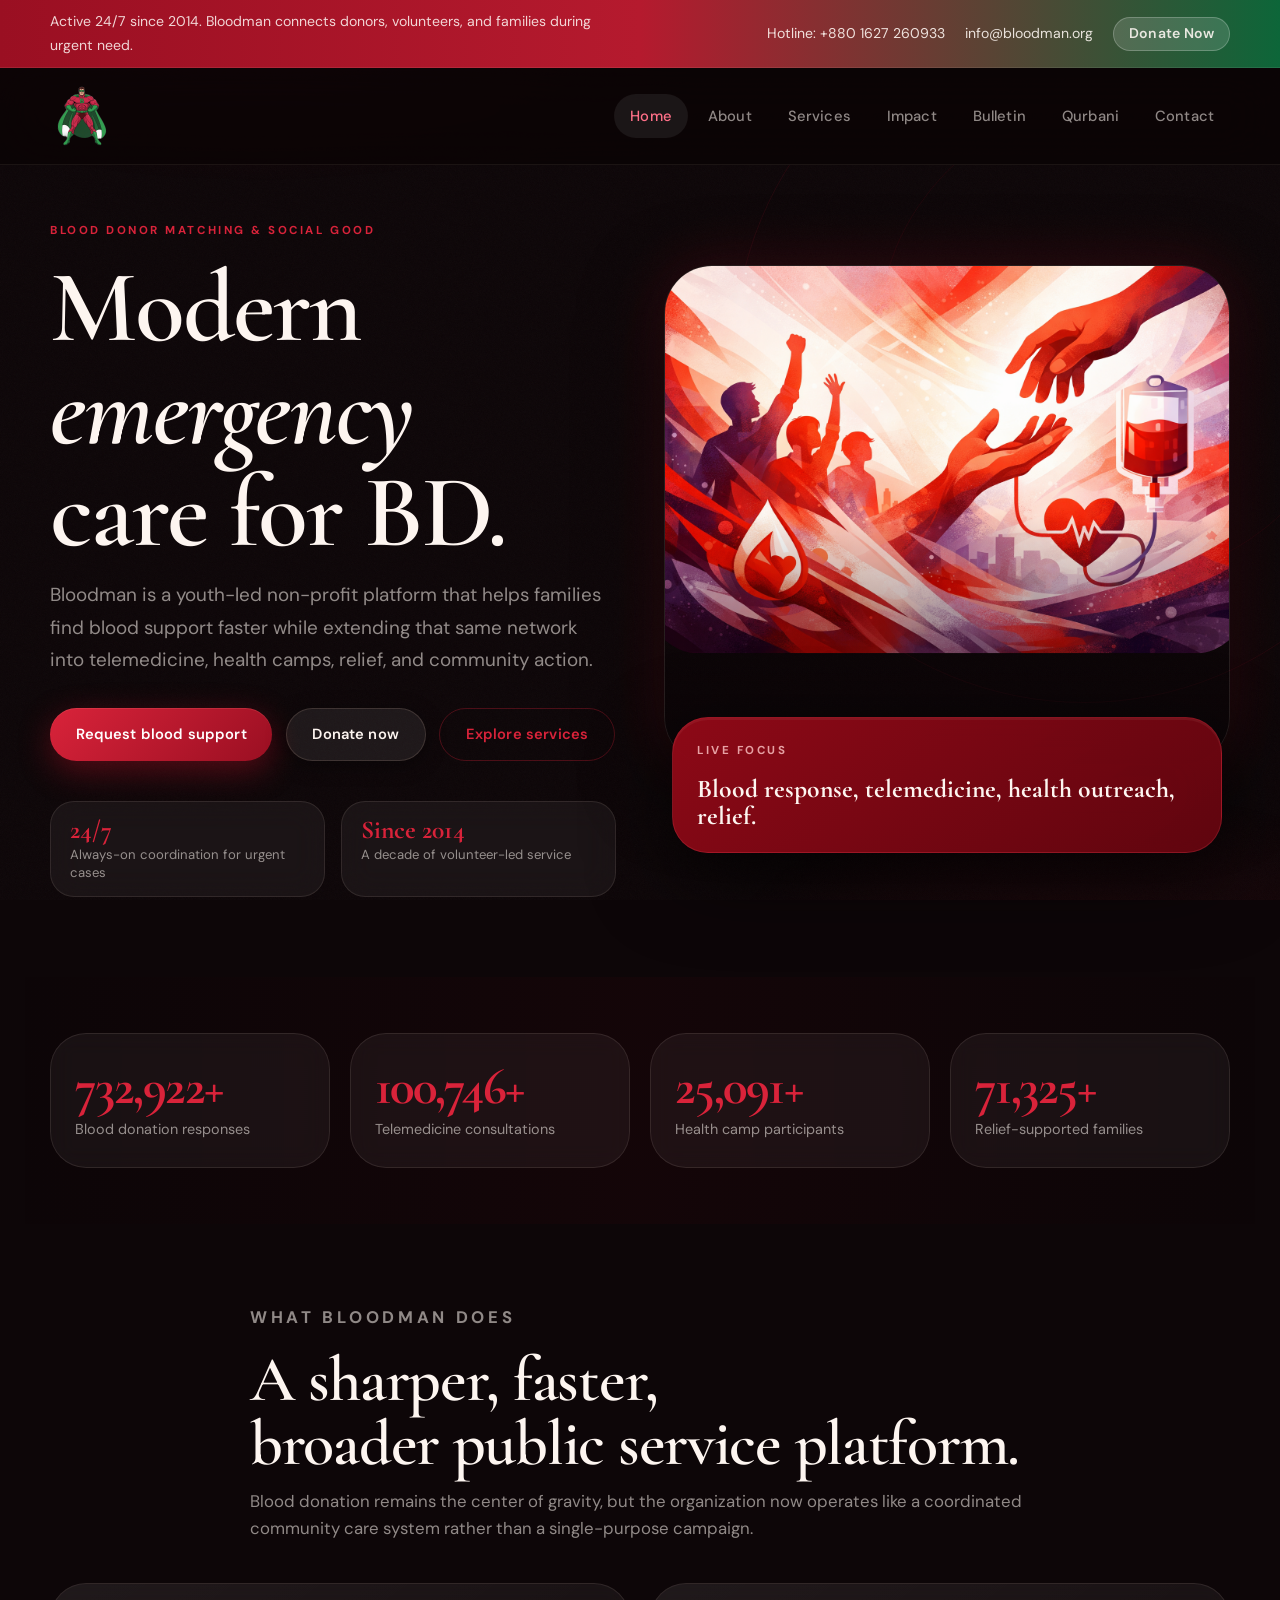
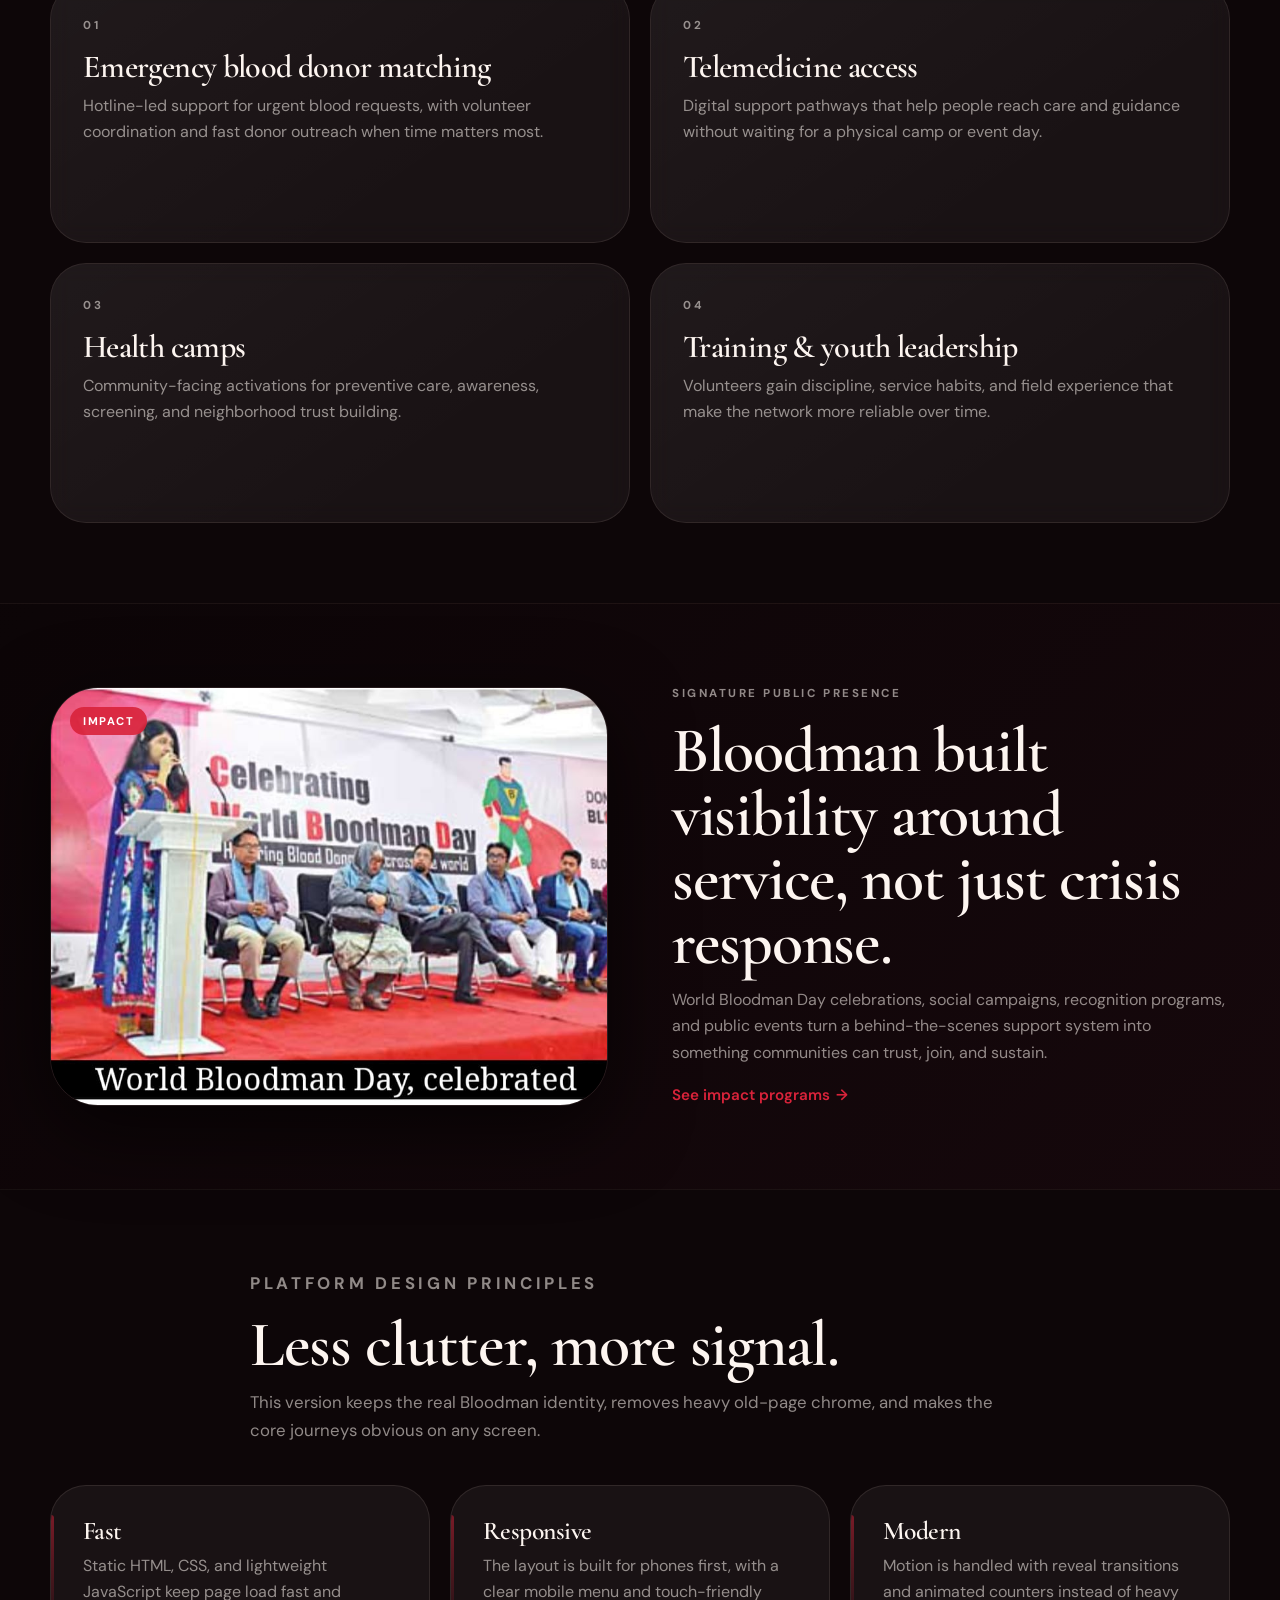
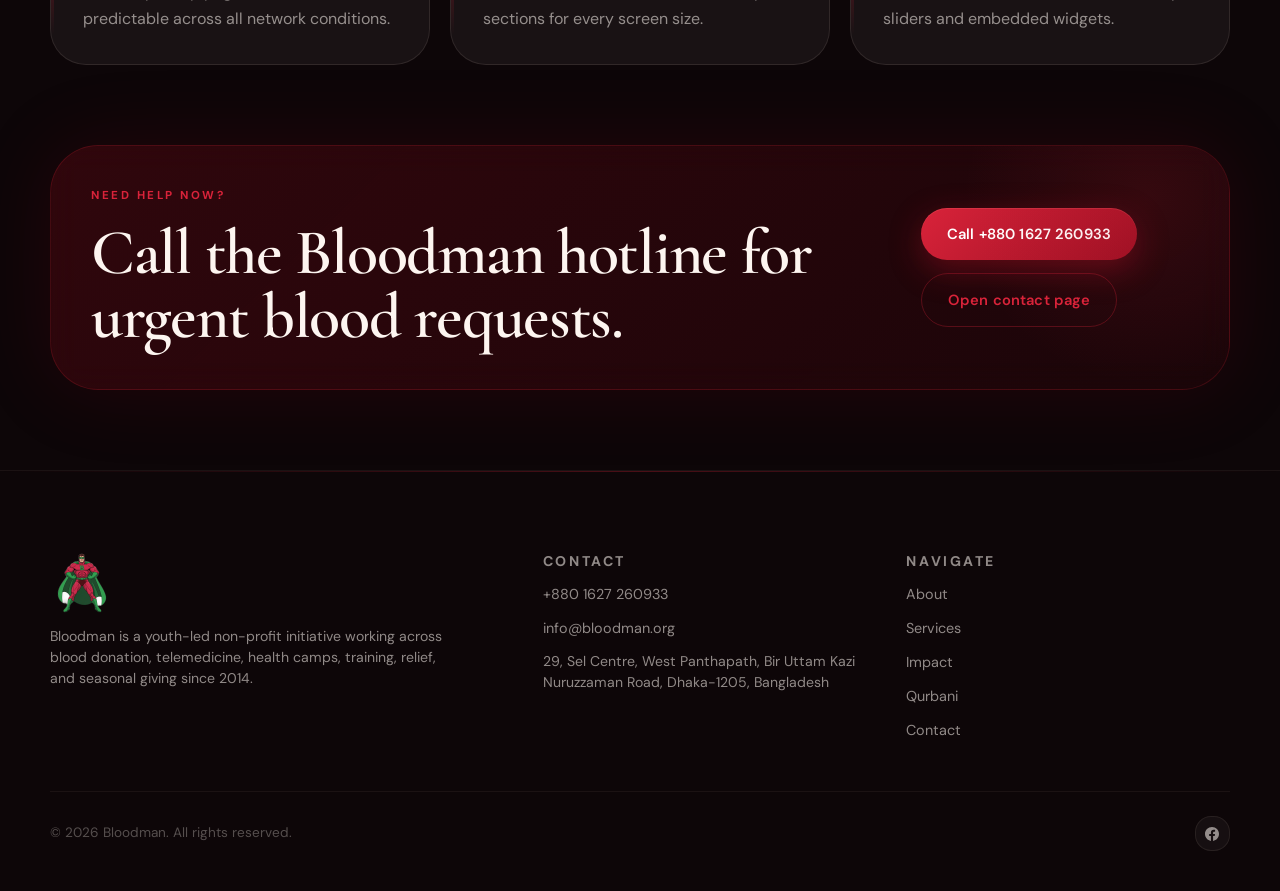
==== commit 5f3cece0: "Remove brand copy from navigation across multiple HTML files and update logo dimensions in CSS" ====
--- a/index.html
+++ b/index.html
@@ -32,7 +32,6 @@
             <div class="container nav-container">
                 <a href="index.html" class="brand" aria-label="Bloodman home">
                     <img src="assets/bloodman-logo.png" alt="Bloodman logo" class="brand-logo">
-                    <span class="brand-copy"><strong>Bloodman</strong></span>
                     </a>
                 <button class="menu-toggle" type="button" aria-expanded="false" aria-controls="primary-nav" aria-label="Toggle navigation">
                     <span></span>
--- a/css/style.css
+++ b/css/style.css
@@ -211,8 +211,8 @@
 }
 
 .brand-logo {
-    height: 52px;
-    width: 52px;
+    height: 64px;
+    width: 64px;
     object-fit: contain;
     transition: transform var(--dur-mid) var(--ease-spring);
 }
@@ -1520,7 +1520,7 @@
 
     .section, .hero-home, .impact-strip, .page-hero { padding: 3.5rem 0; }
 
-    .brand-logo { height: 40px; width: auto; }
+    .brand-logo { height: 50px; width: auto; }
 
     h1 { font-size: clamp(2.8rem, 12vw, 4rem); }
     h2 { font-size: clamp(1.9rem, 8vw, 3rem); }
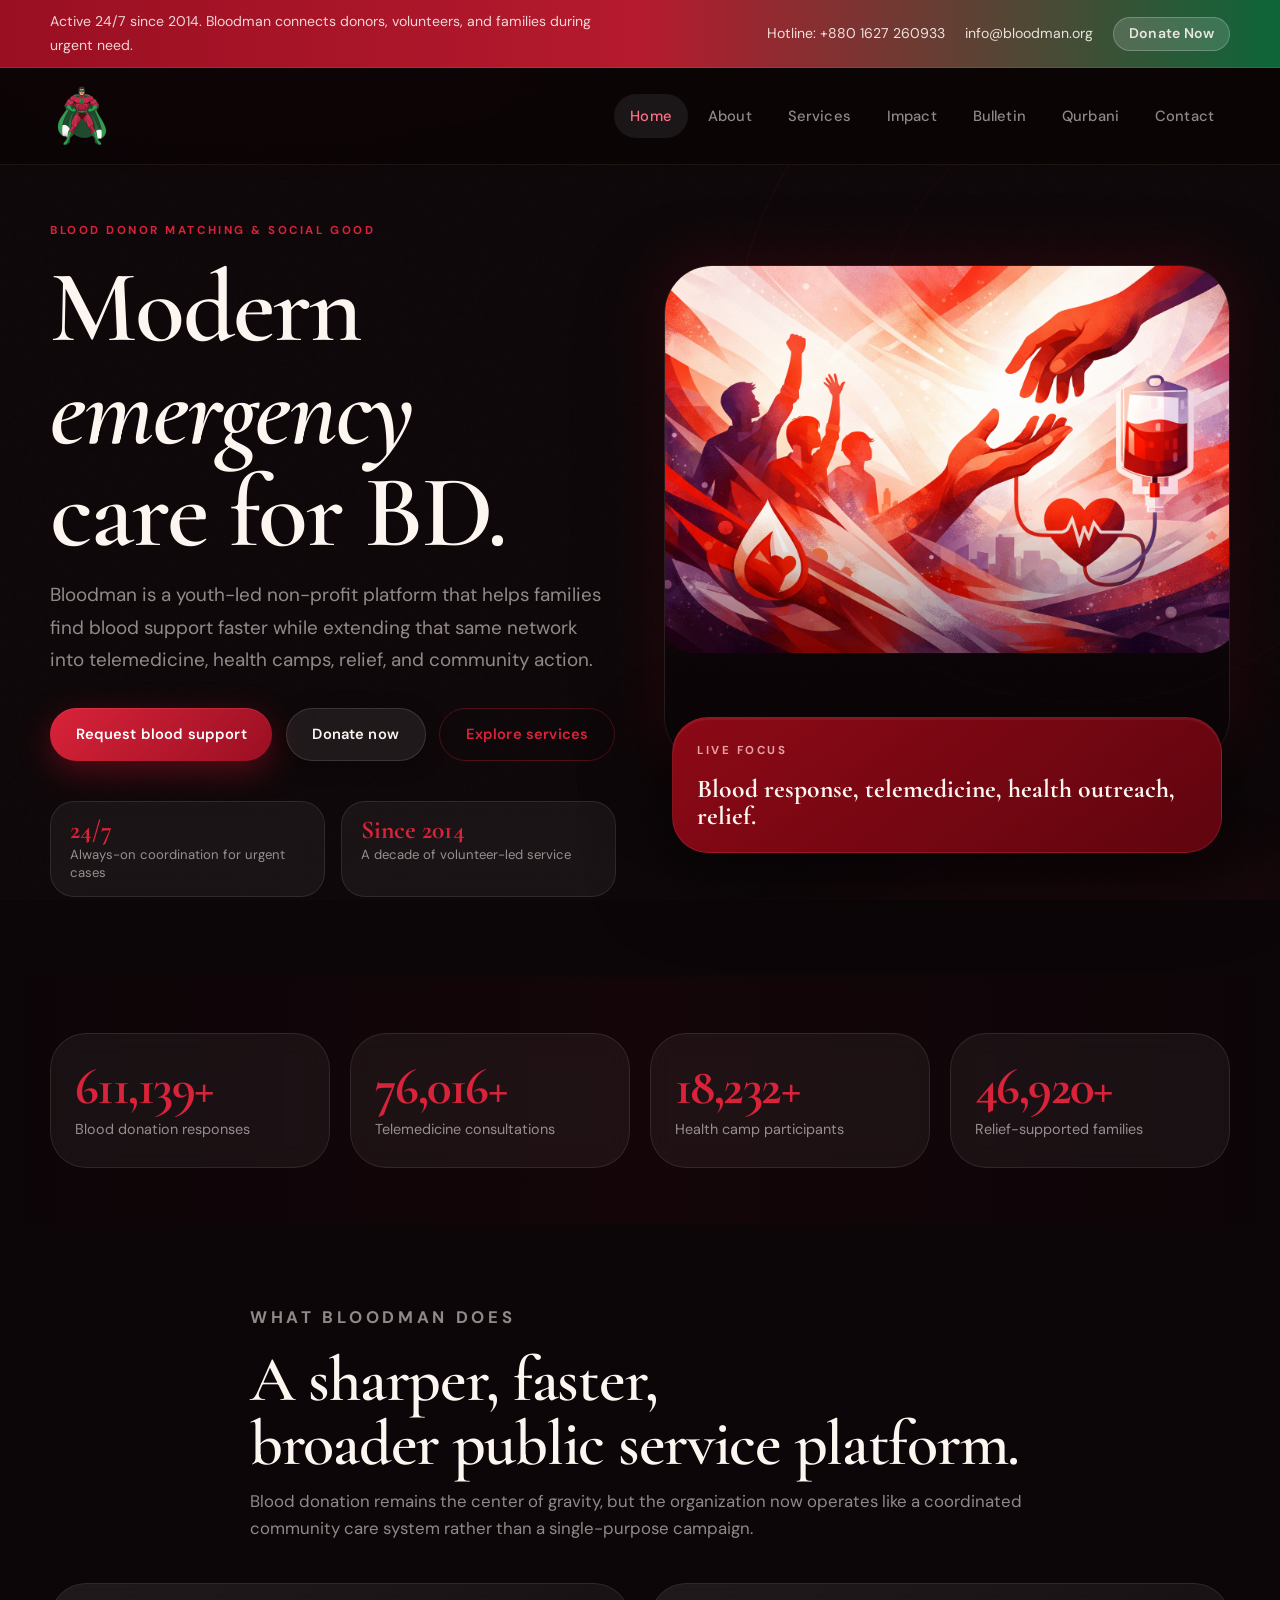
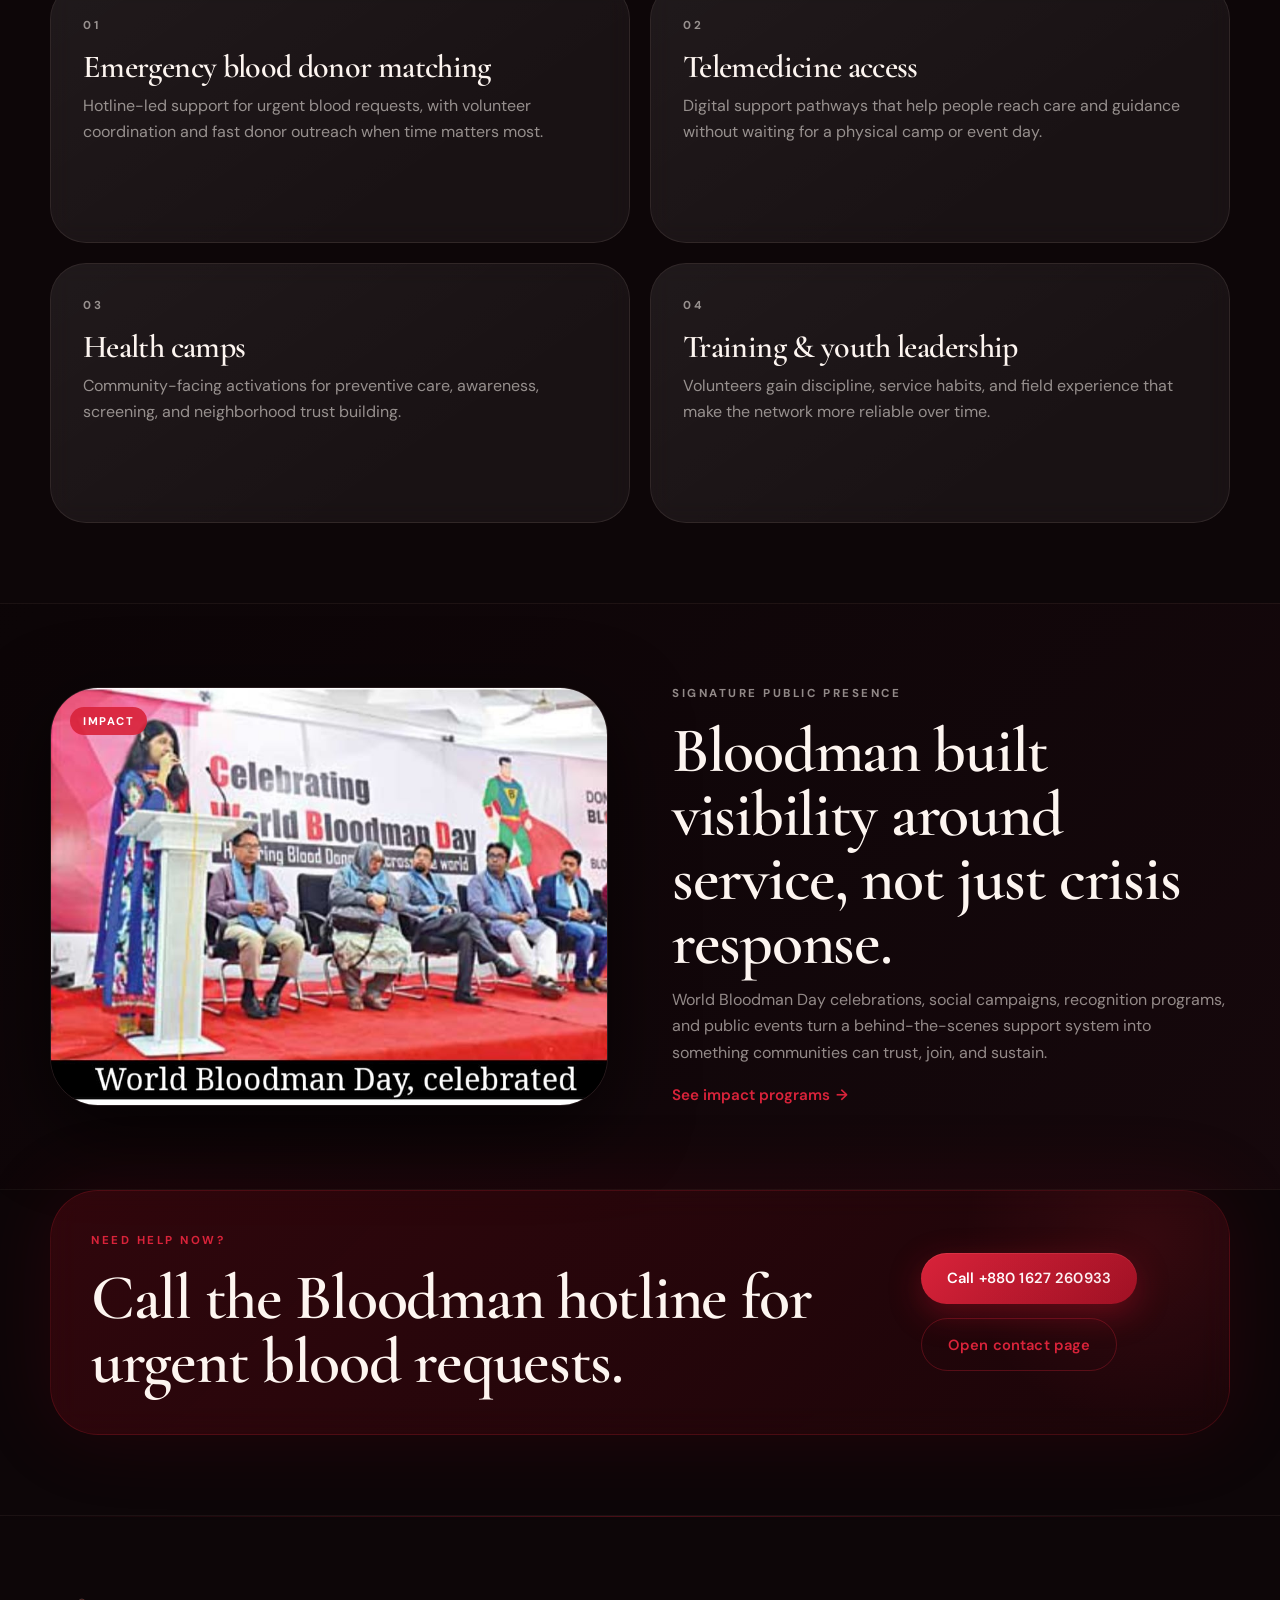
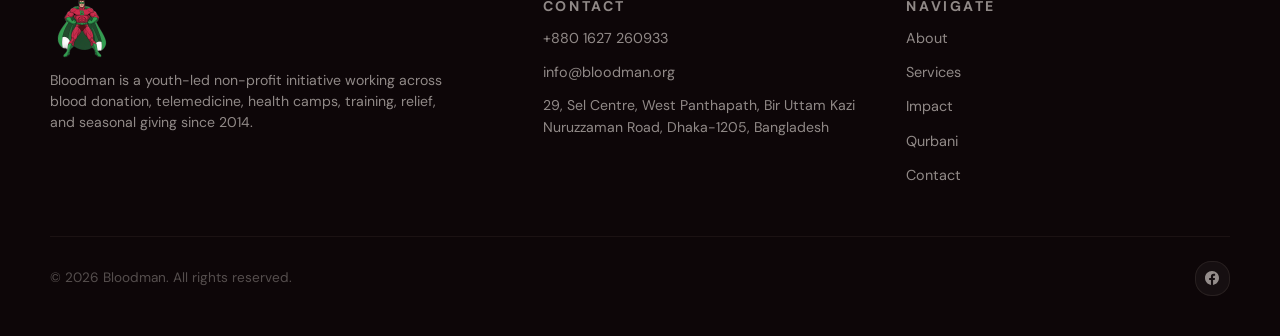
==== commit a94abf95: "Remove website design references" ====
--- a/index.html
+++ b/index.html
@@ -175,29 +175,6 @@
                 </div>
             </section>
 
-            <!-- ── Why this redesign ────────────────────────── -->
-            <section class="section">
-                <div class="container section-heading" data-reveal>
-                    <p class="eyebrow">Platform design principles</p>
-                    <h2>Less clutter, more signal.</h2>
-                    <p>This version keeps the real Bloodman identity, removes heavy old-page chrome, and makes the core journeys obvious on any screen.</p>
-                </div>
-                <div class="container feature-columns">
-                    <article class="feature-column" data-reveal>
-                        <h3>Fast</h3>
-                        <p>Static HTML, CSS, and lightweight JavaScript keep page load fast and predictable across all network conditions.</p>
-                    </article>
-                    <article class="feature-column" data-reveal>
-                        <h3>Responsive</h3>
-                        <p>The layout is built for phones first, with a clear mobile menu and touch-friendly sections for every screen size.</p>
-                    </article>
-                    <article class="feature-column" data-reveal>
-                        <h3>Modern</h3>
-                        <p>Motion is handled with reveal transitions and animated counters instead of heavy sliders and embedded widgets.</p>
-                    </article>
-                </div>
-            </section>
-
             <!-- ── CTA ──────────────────────────────────────── -->
             <section class="section cta-section">
                 <div class="container cta-panel" data-reveal>
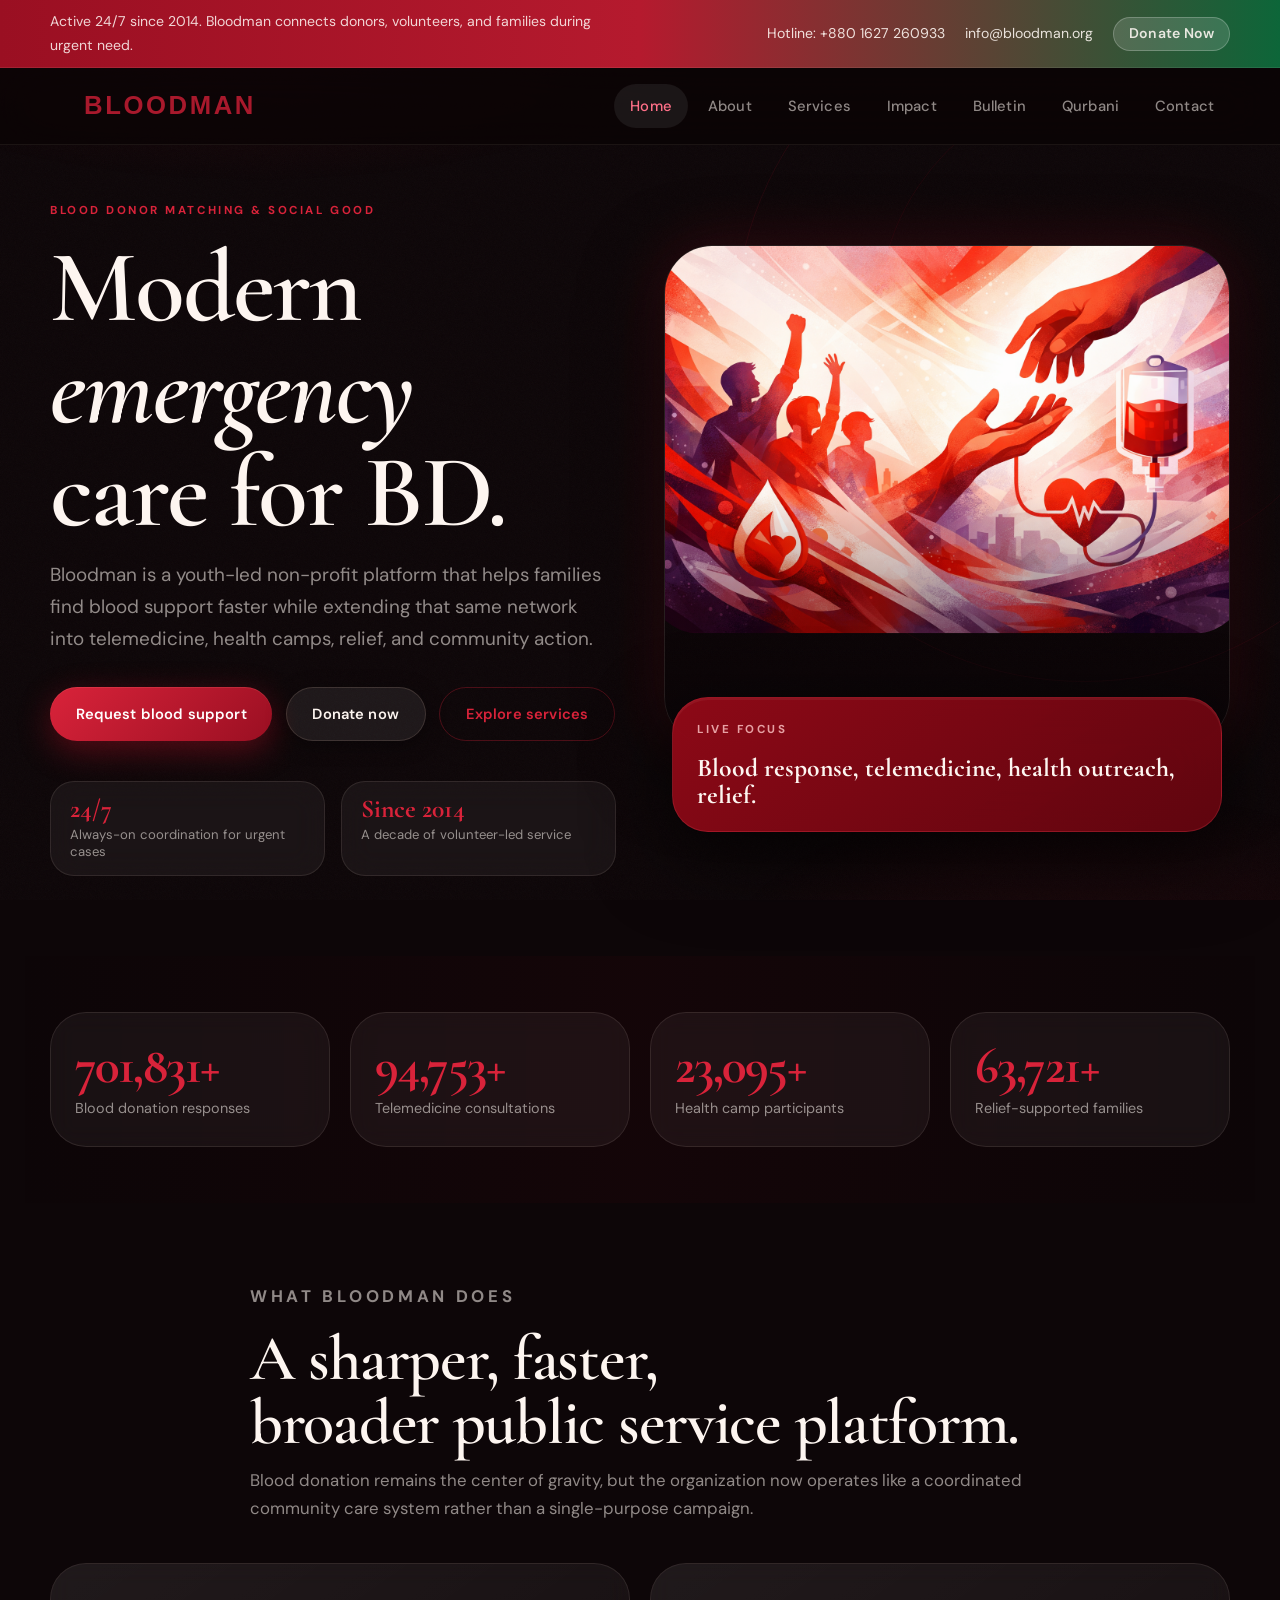
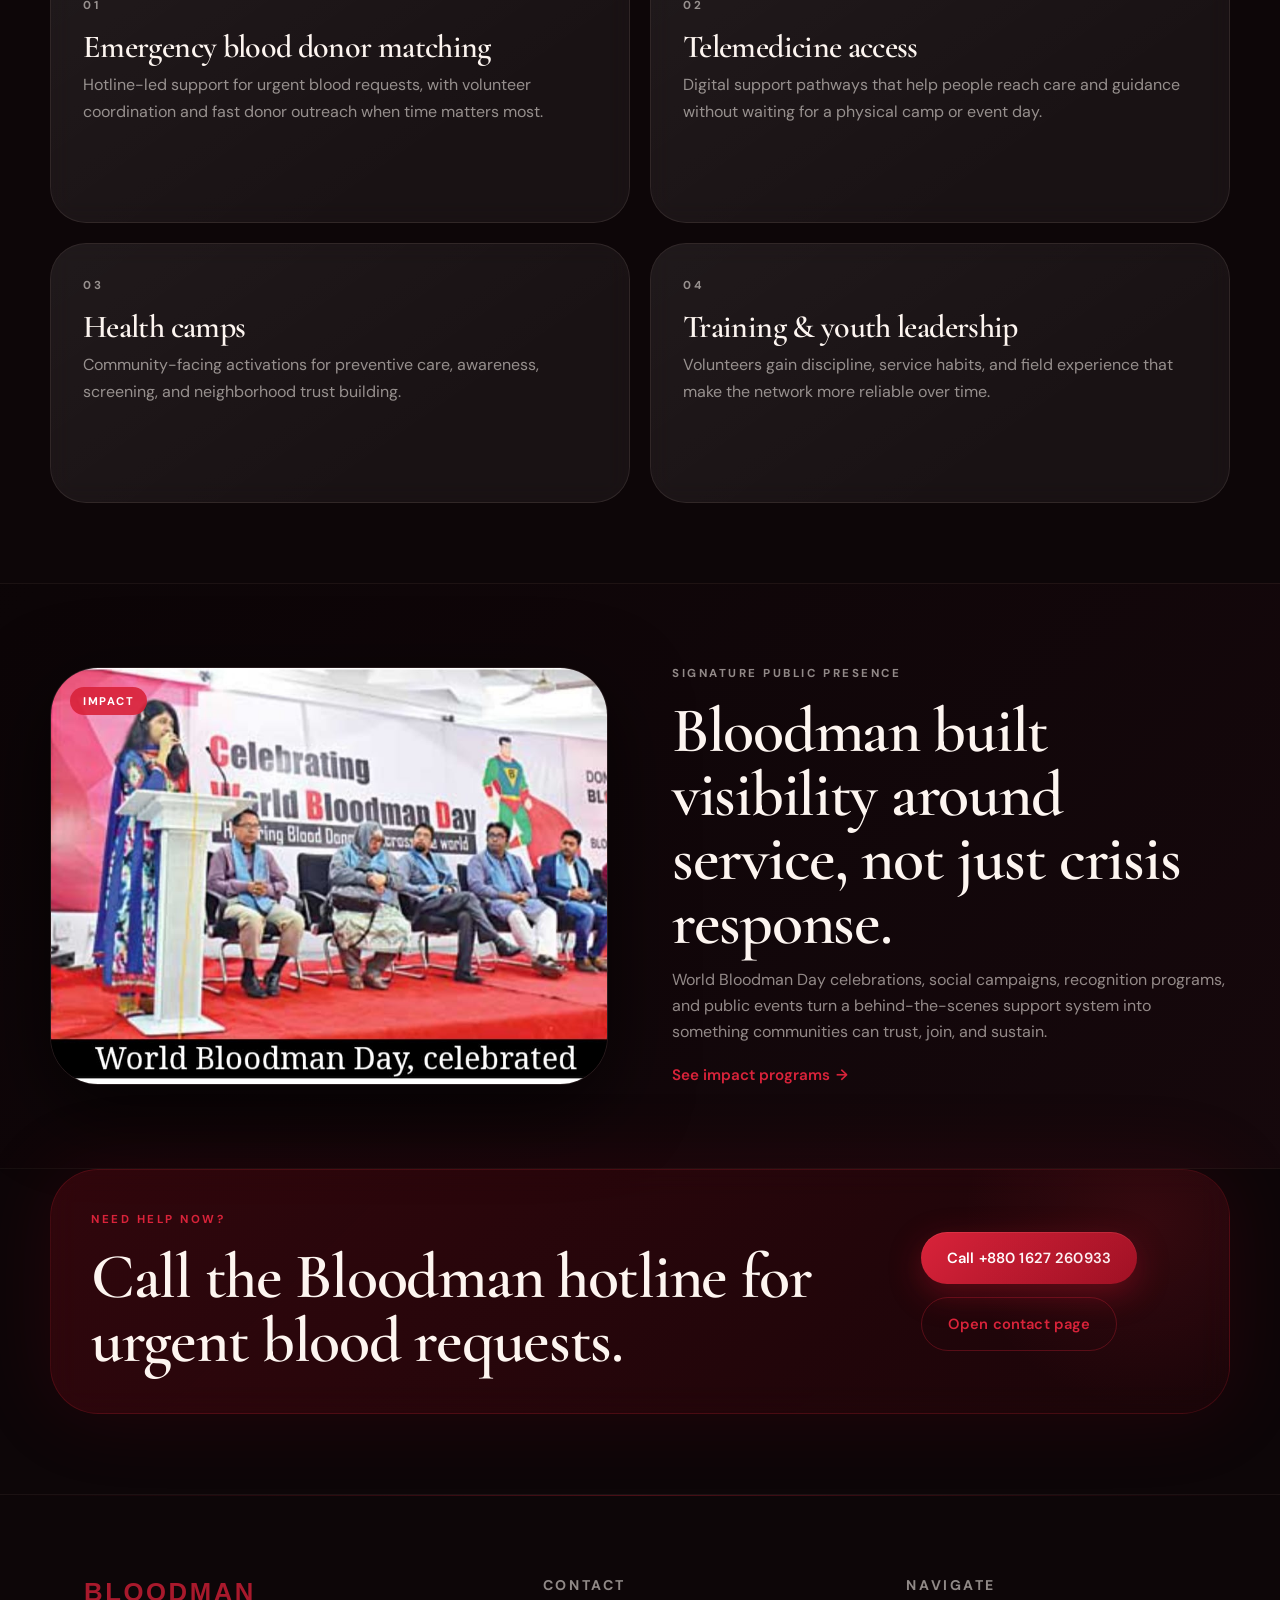
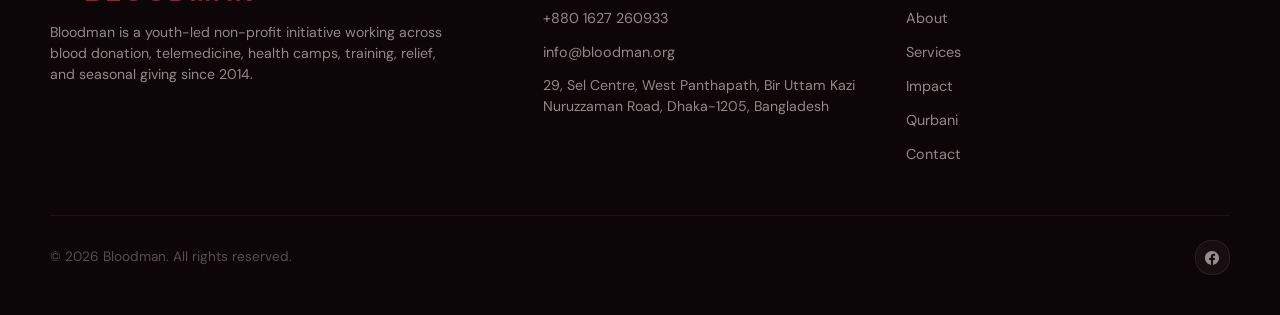
==== commit 998f3c46: "Update logo format to SVG and adjust dimensions across multiple HTML and CSS files" ====
--- a/index.html
+++ b/index.html
@@ -5,8 +5,8 @@
     <meta name="viewport" content="width=device-width, initial-scale=1.0">
     <title>Bloodman | Modern Blood Donation & Community Care Platform</title>
     <meta name="description" content="Bloodman is a 24/7 youth-led blood donor matching and community care platform in Bangladesh, covering blood response, telemedicine, health camps, relief, and Qurbani programs.">
-    <link rel="icon" type="image/png" href="assets/bloodman-logo.png">
-    <link rel="apple-touch-icon" href="assets/bloodman-logo.png">
+    <link rel="icon" type="image/svg+xml" href="assets/bloodman-logo.svg">
+    <link rel="apple-touch-icon" href="assets/bloodman-logo.svg">
     <link rel="preconnect" href="https://fonts.googleapis.com">
     <link rel="preconnect" href="https://fonts.gstatic.com" crossorigin>
     <link rel="stylesheet" href="css/style.css">
@@ -31,7 +31,7 @@
         <header class="navbar">
             <div class="container nav-container">
                 <a href="index.html" class="brand" aria-label="Bloodman home">
-                    <img src="assets/bloodman-logo.png" alt="Bloodman logo" class="brand-logo">
+                    <img src="assets/bloodman-logo.svg" alt="Bloodman logo" class="brand-logo">
                     </a>
                 <button class="menu-toggle" type="button" aria-expanded="false" aria-controls="primary-nav" aria-label="Toggle navigation">
                     <span></span>
@@ -196,7 +196,7 @@
             <div class="container footer-grid">
                 <div>
                     <a href="index.html" class="brand footer-brand">
-                        <img src="assets/bloodman-logo.png" alt="Bloodman logo" class="brand-logo">
+                        <img src="assets/bloodman-logo.svg" alt="Bloodman logo" class="brand-logo">
                         
                     </a>
                     <p class="footer-about">Bloodman is a youth-led non-profit initiative working across blood donation, telemedicine, health camps, training, relief, and seasonal giving since 2014.</p>
--- a/css/style.css
+++ b/css/style.css
@@ -211,8 +211,9 @@
 }
 
 .brand-logo {
-    height: 64px;
-    width: 64px;
+    height: 36px;
+    width: auto;
+    max-width: 240px;
     object-fit: contain;
     transition: transform var(--dur-mid) var(--ease-spring);
 }
@@ -1520,7 +1521,7 @@
 
     .section, .hero-home, .impact-strip, .page-hero { padding: 3.5rem 0; }
 
-    .brand-logo { height: 50px; width: auto; }
+    .brand-logo { height: 28px; width: auto; max-width: 160px; }
 
     h1 { font-size: clamp(2.8rem, 12vw, 4rem); }
     h2 { font-size: clamp(1.9rem, 8vw, 3rem); }
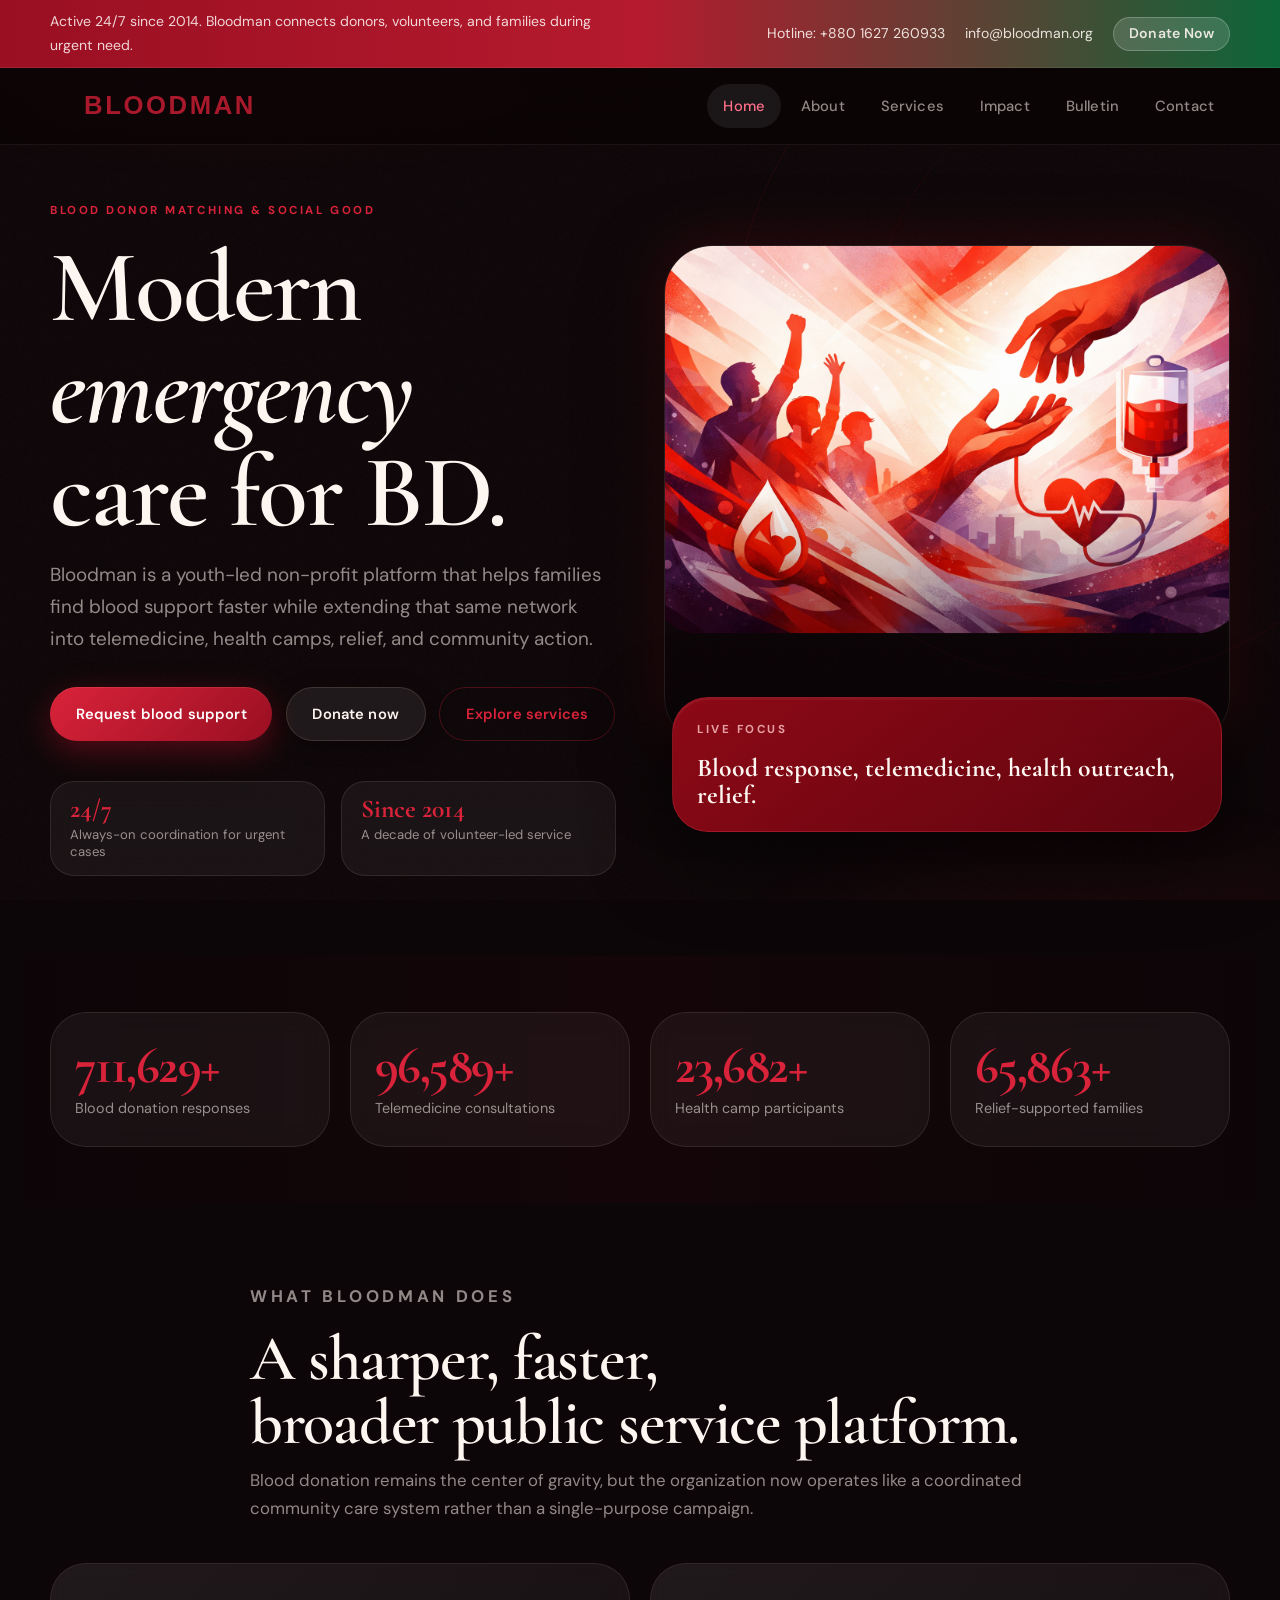
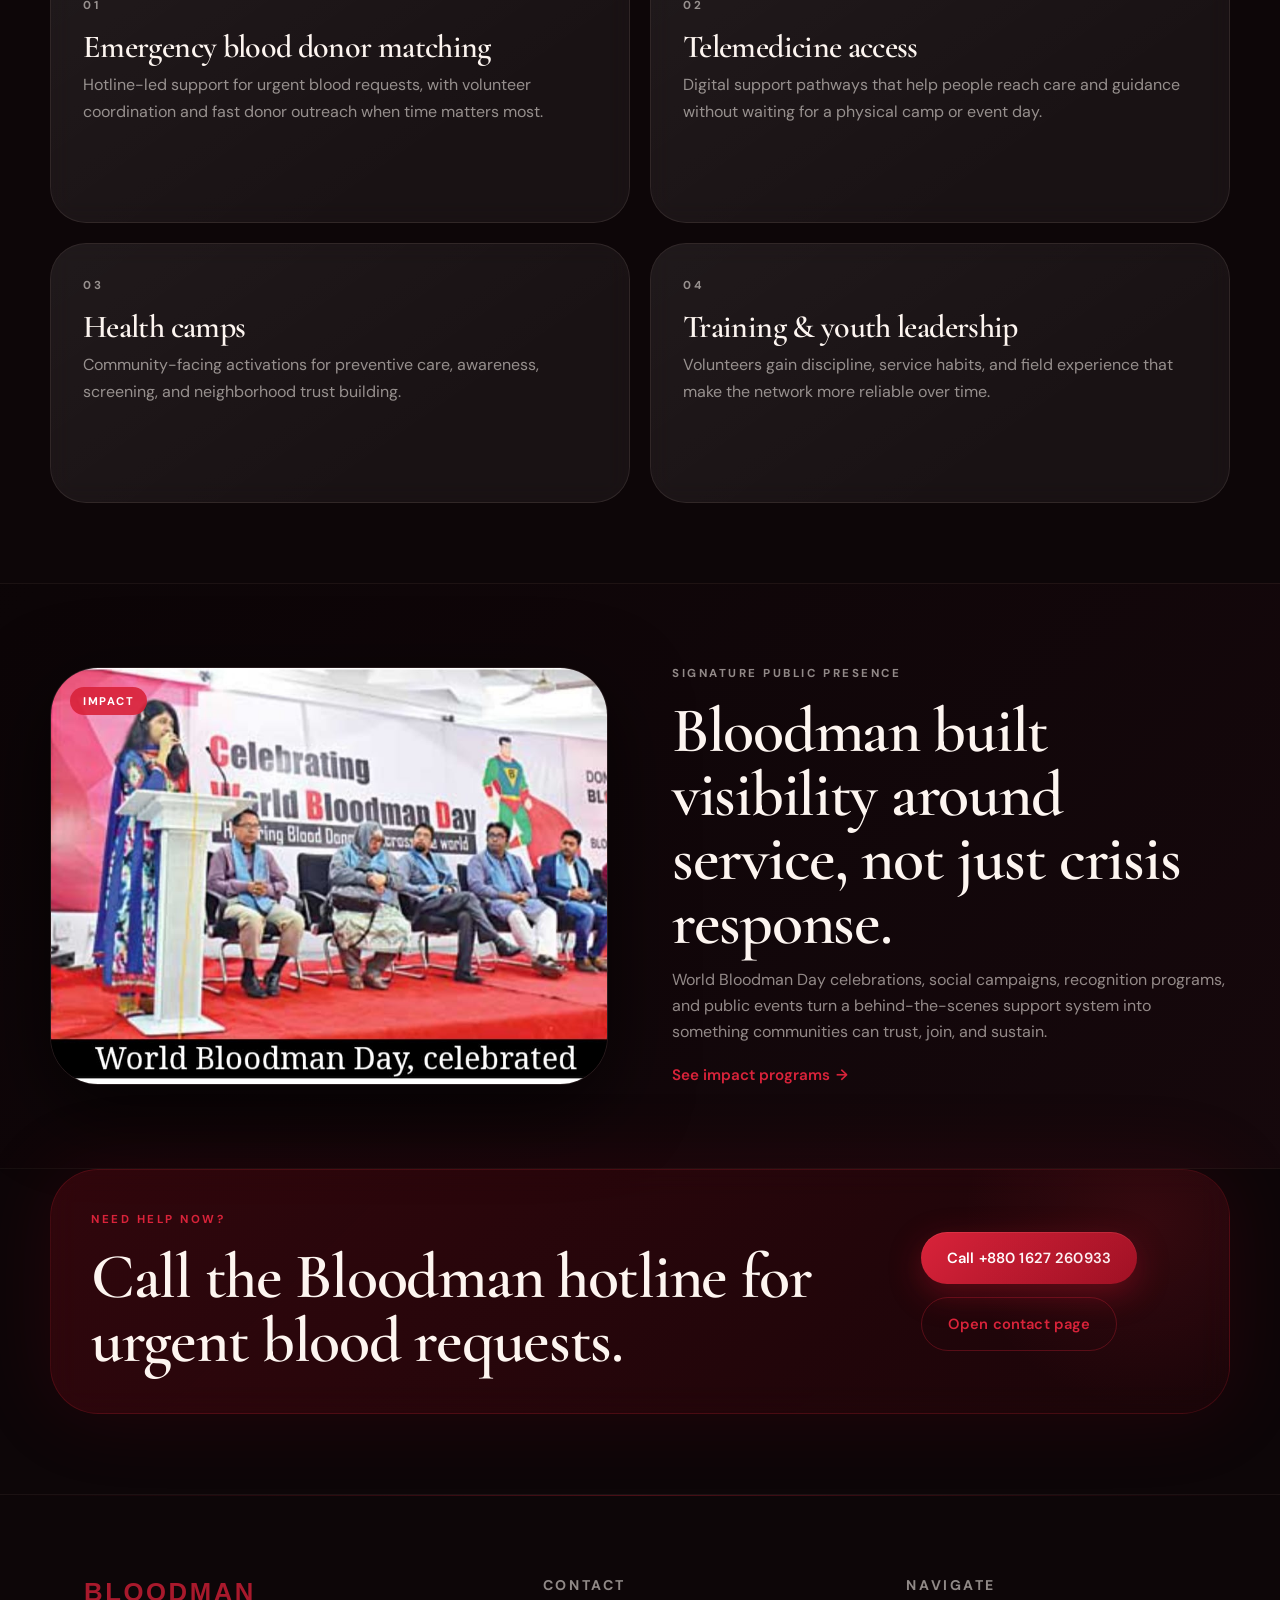
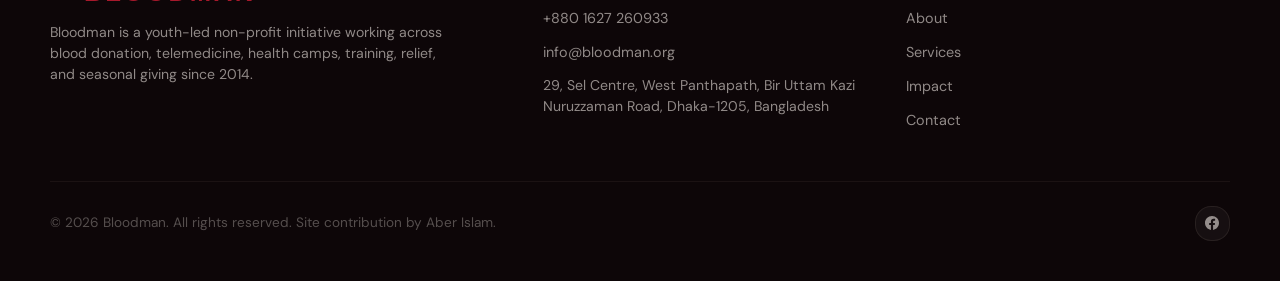
==== commit 60e7f997: "Remove Qurbani section and simplify contact flow" ====
--- a/index.html
+++ b/index.html
@@ -4,7 +4,7 @@
     <meta charset="UTF-8">
     <meta name="viewport" content="width=device-width, initial-scale=1.0">
     <title>Bloodman | Modern Blood Donation & Community Care Platform</title>
-    <meta name="description" content="Bloodman is a 24/7 youth-led blood donor matching and community care platform in Bangladesh, covering blood response, telemedicine, health camps, relief, and Qurbani programs.">
+    <meta name="description" content="Bloodman is a 24/7 youth-led blood donor matching and community care platform in Bangladesh, covering blood response, telemedicine, health camps, relief, and community support programs.">
     <link rel="icon" type="image/svg+xml" href="assets/bloodman-logo.svg">
     <link rel="apple-touch-icon" href="assets/bloodman-logo.svg">
     <link rel="preconnect" href="https://fonts.googleapis.com">
@@ -57,7 +57,6 @@
                                 <li><a href="bulletin.html#tv-coverage">TV Coverage</a></li>
                             </ul>
                         </li>
-                        <li><a href="qurbani.html">Qurbani</a></li>
                         <li><a href="contact.html">Contact</a></li>
                     </ul>
                 </nav>
@@ -212,12 +211,11 @@
                     <a href="about.html">About</a>
                     <a href="services.html">Services</a>
                     <a href="projects.html">Impact</a>
-                    <a href="qurbani.html">Qurbani</a>
                     <a href="contact.html">Contact</a>
                 </div>
             </div>
             <div class="container footer-bottom">
-                <p>&copy; 2026 Bloodman. All rights reserved.</p>
+                <p>&copy; 2026 Bloodman. All rights reserved. Site contribution by <a href="https://github.com/iamaber" target="_blank" rel="noreferrer">Aber Islam</a>.</p>
                 <div class="footer-socials">
                     <a href="https://www.facebook.com/BloodmanBD/" target="_blank" rel="noreferrer" class="footer-social-link" aria-label="Bloodman on Facebook">
                         <svg width="14" height="14" viewBox="0 0 24 24" fill="currentColor"><path d="M24 12.073c0-6.627-5.373-12-12-12s-12 5.373-12 12c0 5.99 4.388 10.954 10.125 11.854v-8.385H7.078v-3.47h3.047V9.43c0-3.007 1.792-4.669 4.533-4.669 1.312 0 2.686.235 2.686.235v2.953H15.83c-1.491 0-1.956.925-1.956 1.874v2.25h3.328l-.532 3.47h-2.796v8.385C19.612 23.027 24 18.062 24 12.073z"/></svg>
